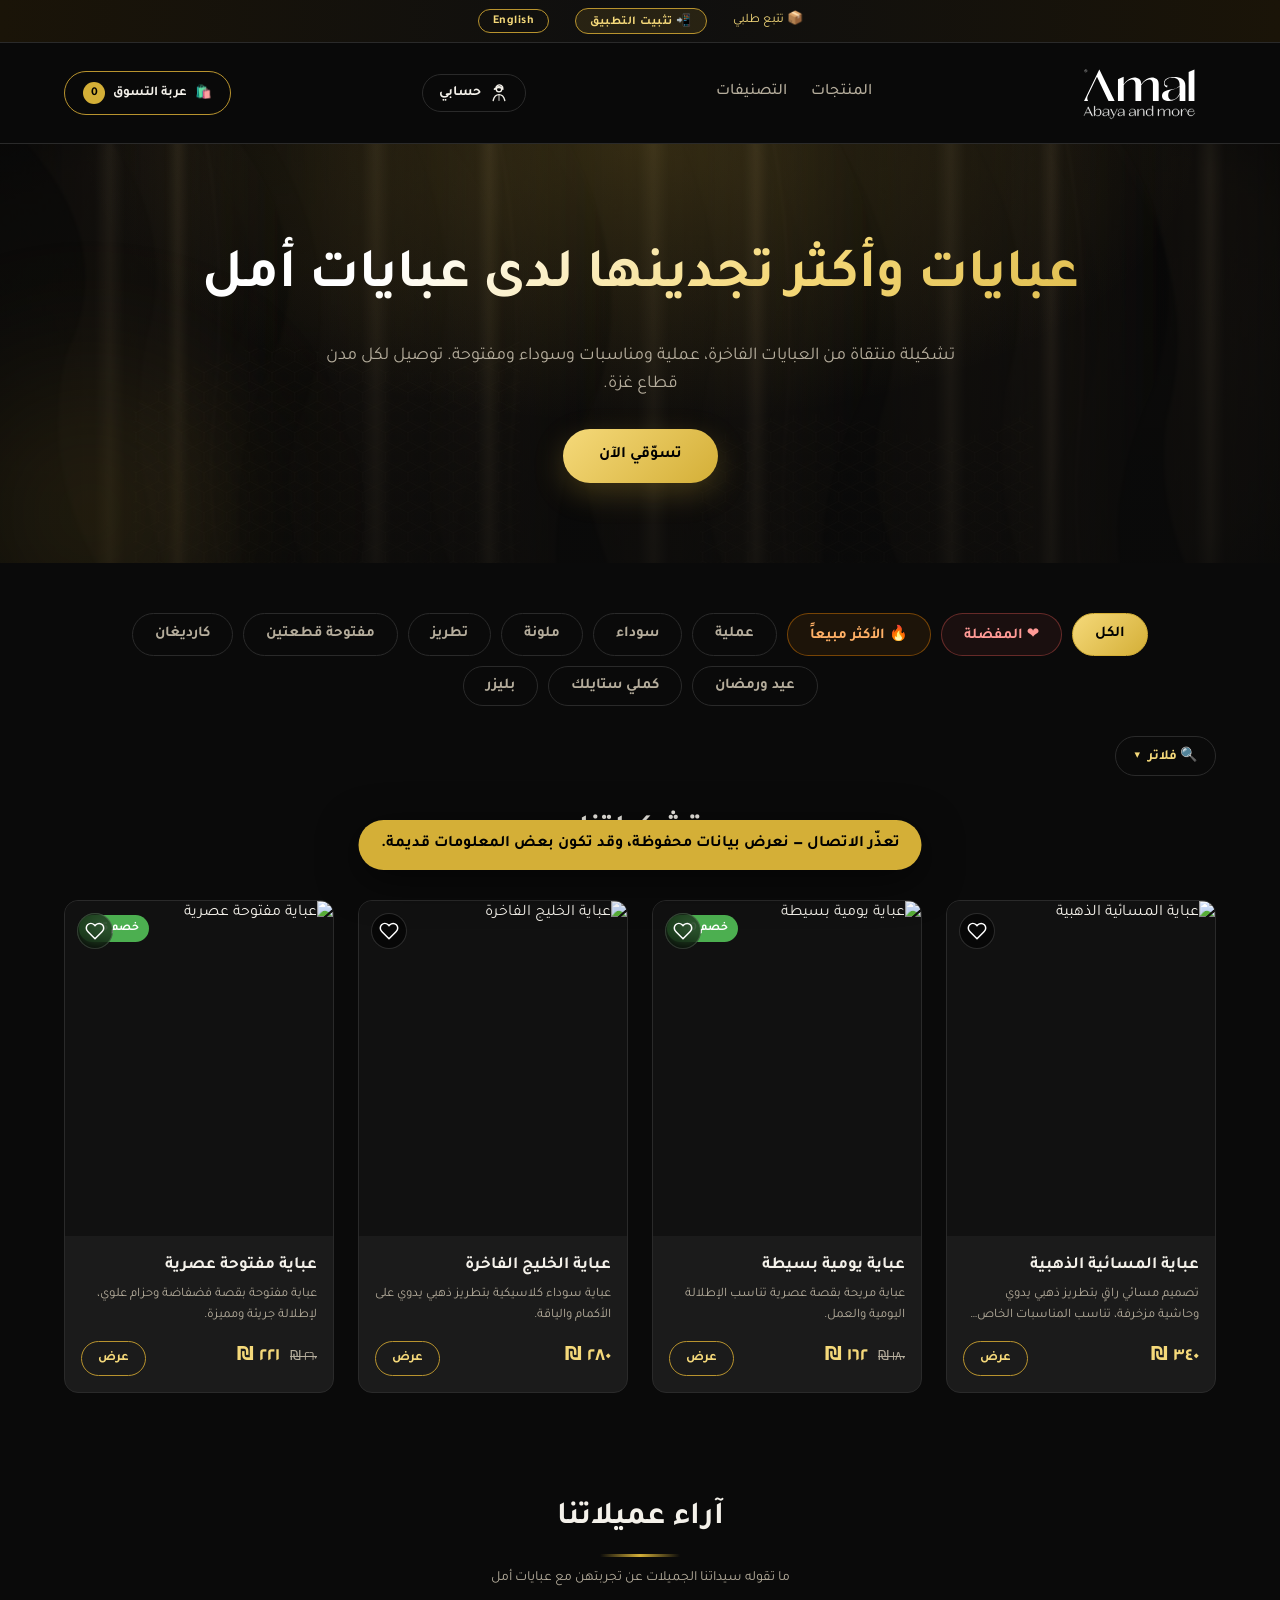
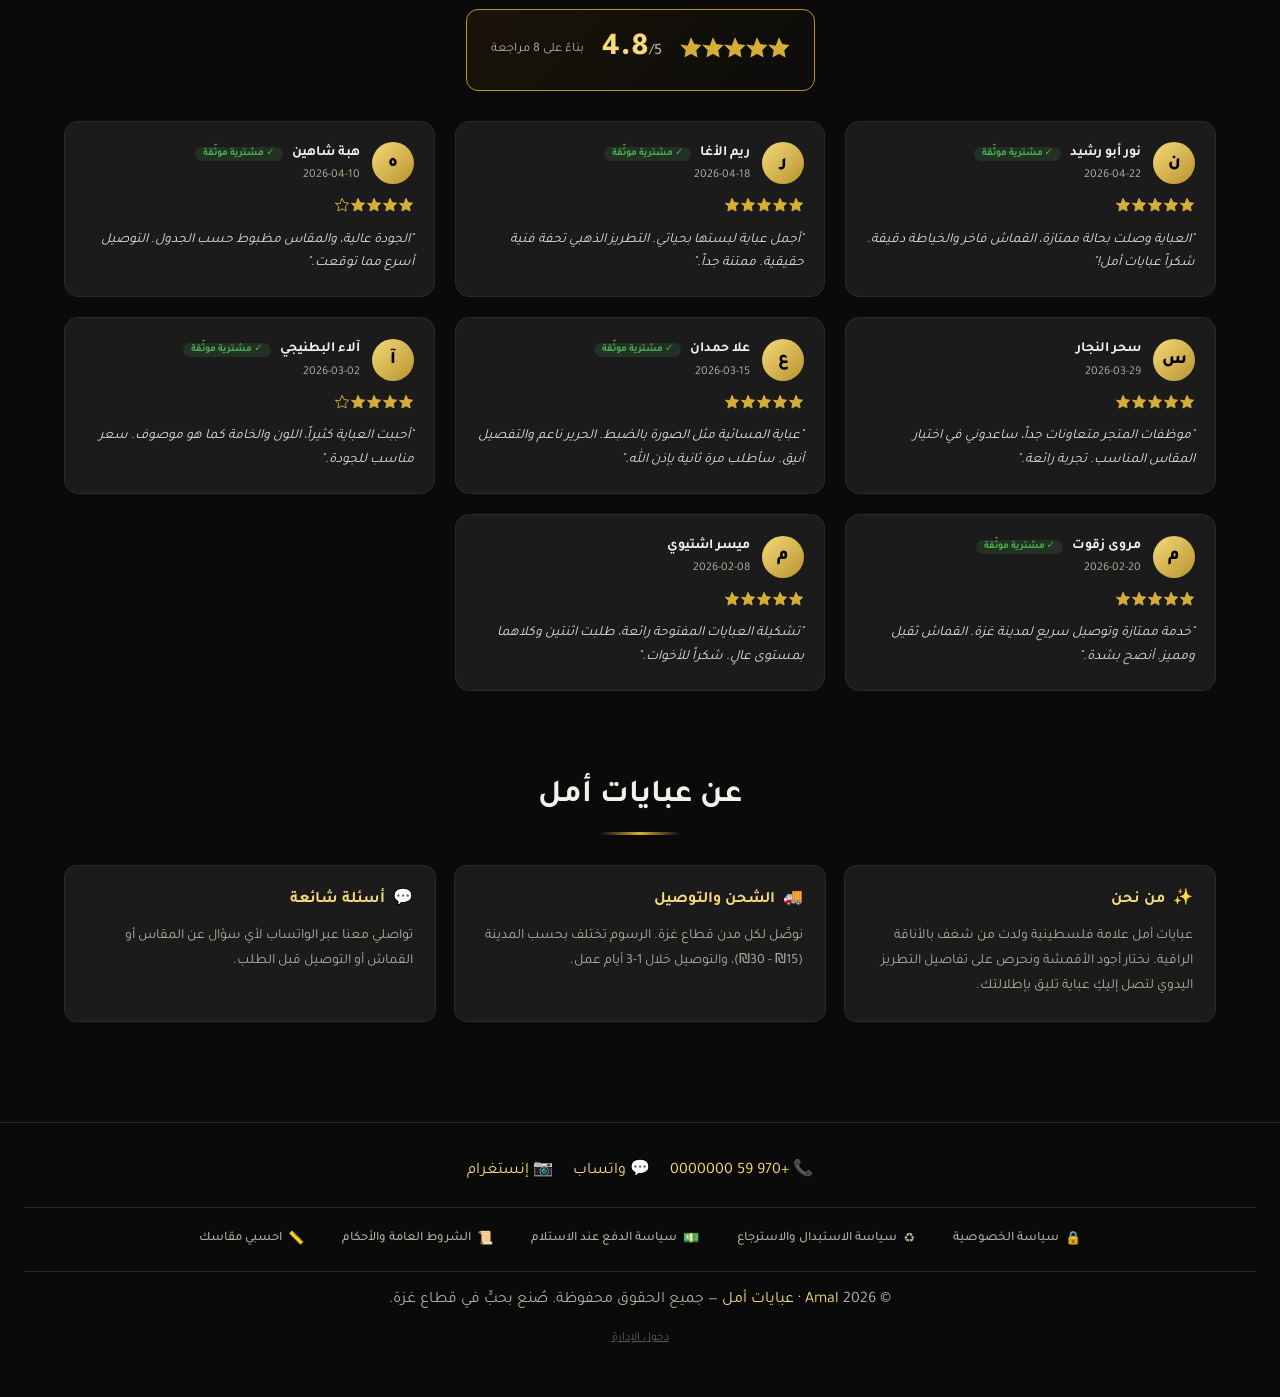
==== index.html @ 50f15a59 "Checkout: hide bank accounts + transfer fields + proof + confirm behind 'Proceed to payment' button " ====
<!DOCTYPE html>
<html lang="ar" dir="rtl">
<head>
  <meta charset="UTF-8" />
  <meta name="viewport" content="width=device-width, initial-scale=1.0" />
  <title>عبايات أمل · Amal — Abaya and More</title>
  <meta name="description" content="عبايات أمل · Amal Abaya and More — تشكيلة فاخرة من العبايات بتوصيل لكل مدن قطاع غزة." />

  <link rel="icon" type="image/svg+xml" href="assets/img/logo.svg" />
  <link rel="icon" type="image/png" sizes="32x32" href="assets/img/favicon-32.png" />
  <link rel="icon" type="image/png" sizes="64x64" href="assets/img/favicon-64.png" />

  <!-- PWA -->
  <link rel="manifest" href="manifest.json" />
  <meta name="theme-color" content="#ffffff" />
  <meta name="apple-mobile-web-app-capable" content="yes" />
  <meta name="mobile-web-app-capable" content="yes" />
  <meta name="apple-mobile-web-app-status-bar-style" content="default" />
  <meta name="apple-mobile-web-app-title" content="Amal" />
  <!-- iOS apple-touch-icon (PNG matters — SVG isn't reliably installable on iOS) -->
  <link rel="apple-touch-icon" sizes="180x180" href="assets/img/apple-touch-icon.png" />
  <link rel="apple-touch-icon" sizes="167x167" href="assets/img/apple-touch-icon-167.png" />
  <link rel="apple-touch-icon" sizes="152x152" href="assets/img/apple-touch-icon-152.png" />
  <link rel="apple-touch-icon" href="assets/img/apple-touch-icon.png" />

  <!-- Open Graph (Facebook / WhatsApp / Telegram) -->
  <meta property="og:type" content="website" />
  <meta property="og:site_name" content="Amal — Abaya and More" />
  <meta property="og:title" content="عبايات أمل · Amal — Abaya and More" />
  <meta property="og:description" content="عبايات وأكثر تجدينها لدى عبايات أمل · تشكيلة فاخرة من العبايات بتوصيل لكل مدن قطاع غزة." />
  <meta property="og:image" content="assets/img/og-image.svg" />
  <meta property="og:image:width" content="1200" />
  <meta property="og:image:height" content="630" />
  <meta property="og:locale" content="ar_PS" />

  <!-- Twitter Cards -->
  <meta name="twitter:card" content="summary_large_image" />
  <meta name="twitter:title" content="عبايات أمل · Amal — Abaya and More" />
  <meta name="twitter:description" content="عبايات وأكثر تجدينها لدى عبايات أمل · توصيل لكل مدن قطاع غزة." />
  <meta name="twitter:image" content="assets/img/og-image.svg" />
  <link rel="preconnect" href="https://fonts.googleapis.com">
  <link rel="preconnect" href="https://fonts.gstatic.com" crossorigin>
  <link href="https://fonts.googleapis.com/css2?family=Tajawal:wght@400;500;700;800&family=Cairo:wght@500;700&display=swap" rel="stylesheet">

  <link rel="stylesheet" href="assets/css/customer.css?v=20260525n" />
</head>
<body>

  <!-- ============ شريط التواصل العلوي ============ -->
  <div class="contact-bar">
    <div class="contact-inner">
      <a href="#" id="trackOrderLink" data-i18n="contact.track">📦 تتبع طلبي</a>
      <button class="install-btn" id="installBtn" type="button" data-i18n="pwa.install">📲 تثبيت التطبيق</button>
      <button class="lang-toggle" id="langToggle" type="button">EN / عربي</button>
    </div>
  </div>

  <!-- ============ شريط علوي ============ -->
  <header class="navbar">
    <div class="nav-inner">
      <a href="#" class="brand">
        <img src="assets/img/logo.svg" alt="عبايات أمل" class="logo-img"
             decoding="sync" loading="eager" fetchpriority="high"
             onerror="this.style.display='none'; this.nextElementSibling.style.display='inline-block';">
        <span class="brand-text" style="display:none;">عبايات <em>أمل</em></span>
      </a>
      <nav class="nav-links">
        <a href="#products"      data-i18n="nav.products">المنتجات</a>
        <a href="#categoriesBar" data-i18n="nav.categories">التصنيفات</a>
      </nav>
      <button class="account-btn" id="accountBtn" type="button">
        <svg class="account-icon" viewBox="0 0 24 24" width="20" height="20" fill="none" stroke="currentColor" stroke-width="1.6" stroke-linecap="round" stroke-linejoin="round" aria-hidden="true">
          <circle cx="12" cy="7.5" r="3.2"/>
          <path d="M8.2 7.5c-.2-1.8.5-3.5 1.8-4.4 1.4-1 3.5-1 4.9 0 1.3.9 2 2.6 1.8 4.4-.5-.7-1.4-1.3-2.5-1.6-1.7-.5-3.6-.5-5.3 0-1.1.3-2 .9-2.5 1.6"/>
          <path d="M5 21c1-4 3-7 7-7s6 3 7 7"/>
          <path d="M12 14v7" stroke-width="1"/>
        </svg>
        <span data-i18n="auth.account_btn">حسابي</span>
      </button>
      <button class="cart-btn" id="openCart" aria-label="cart">
        🛍️ <span data-i18n="nav.cart">عربة التسوق</span>
        <span class="cart-badge" id="cartBadge">0</span>
      </button>
    </div>
  </header>

  <!-- ============ Hero ============ -->
  <section class="hero" id="heroSection">
    <div class="hero-bg" id="heroBg" aria-hidden="true"></div>
    <div class="hero-content">
      <h1 id="headlineText" data-i18n="hero.headline">عبايات وأكثر تجدينها لدى عبايات أمل</h1>
      <p data-i18n="hero.sub">تشكيلة منتقاة من العبايات الفاخرة، عملية ومناسبات وسوداء ومفتوحة. توصيل لكل مدن قطاع غزة.</p>
      <a href="#products" class="btn-gold" data-i18n="hero.cta">تسوّقي الآن</a>
    </div>
  </section>

  <!-- ============ التصنيفات ============ -->
  <div class="categories" id="categoriesBar"></div>

  <!-- ============ الفلاتر ============ -->
  <div class="filters-wrap" id="filtersWrap">
    <button class="filters-toggle" id="filtersToggle" type="button">
      <span data-i18n="filters.title">🔍 فلاتر</span>
      <span class="filters-toggle-icon">▾</span>
    </button>
    <div class="filters-panel" id="filtersPanel" hidden>
      <div class="filters-grid">
        <div class="filter-group">
          <label data-i18n="filters.fabric">القماش</label>
          <div class="chip-group" id="filterFabric"></div>
        </div>
        <div class="filter-group">
          <label data-i18n="filters.cut">القَصّة</label>
          <div class="chip-group" id="filterCut"></div>
        </div>
        <div class="filter-group">
          <label data-i18n="filters.color">اللون</label>
          <div class="chip-group" id="filterColor"></div>
        </div>
        <div class="filter-group">
          <label data-i18n="filters.size">المقاس</label>
          <div class="chip-group" id="filterSize"></div>
        </div>
        <div class="filter-group">
          <label data-i18n="filters.price">السعر (₪)</label>
          <div class="price-row">
            <input type="number" id="filterPriceMin" data-i18n-placeholder="filters.from" placeholder="من" min="0">
            <span>—</span>
            <input type="number" id="filterPriceMax" data-i18n-placeholder="filters.to" placeholder="إلى" min="0">
          </div>
        </div>
        <div class="filter-group filter-flags">
          <label>&nbsp;</label>
          <div class="flag-list">
            <label class="flag-chip"><input type="checkbox" id="flagBestseller"><span data-i18n="filters.bestseller">الأكثر مبيعاً</span></label>
            <label class="flag-chip"><input type="checkbox" id="flagNew"><span data-i18n="filters.new">جديد</span></label>
            <label class="flag-chip"><input type="checkbox" id="flagEmbroidered"><span data-i18n="filters.embroidered">مطرزة</span></label>
            <label class="flag-chip"><input type="checkbox" id="flagOpen"><span data-i18n="filters.open">مفتوحة</span></label>
            <label class="flag-chip"><input type="checkbox" id="flagAvailable"><span data-i18n="filters.available">متوفر فقط</span></label>
          </div>
        </div>
      </div>
      <button type="button" class="filters-clear" id="filtersClear" data-i18n="filters.clear">مسح الفلاتر</button>
    </div>
  </div>

  <!-- ============ المنتجات ============ -->
  <section class="section" id="products">
    <div class="section-title">
      <h2 id="categoryTitle" data-i18n="section.collection">تشكيلتنا</h2>
      <div class="line"></div>
    </div>
    <div class="grid" id="productsGrid"></div>
  </section>

  <!-- ============ قسم آراء العملاء ============ -->
  <section class="section reviews-section" id="reviewsSection">
    <div class="section-title">
      <h2 data-i18n="reviews.title">آراء عميلاتنا</h2>
      <div class="line"></div>
      <p class="reviews-sub" data-i18n="reviews.subtitle">ما تقوله سيداتنا الجميلات عن تجربتهن مع عبايات أمل</p>
      <div class="reviews-avg" id="reviewsAvg"></div>
    </div>
    <div class="reviews-grid" id="reviewsGrid"></div>
  </section>

  <!-- ============ قسم معلومات الموقع ============ -->
  <section class="section site-info-section" id="siteInfoSection">
    <div class="section-title">
      <h2 data-i18n="siteInfo.title">عن عبايات أمل</h2>
      <div class="line"></div>
    </div>
    <div class="site-info-grid">
      <div class="site-info-card">
        <h3>✨ <span data-i18n="siteInfo.about">من نحن</span></h3>
        <p id="siteAboutText">—</p>
      </div>
      <div class="site-info-card">
        <h3>🚚 <span data-i18n="siteInfo.shipping">الشحن والتوصيل</span></h3>
        <p id="siteShippingText">—</p>
      </div>
      <div class="site-info-card">
        <h3>💬 <span data-i18n="siteInfo.faq">أسئلة شائعة</span></h3>
        <p id="siteFaqText">—</p>
      </div>
    </div>
  </section>

  <!-- ============ التذييل ============ -->
  <footer class="footer">
    <div class="contact-row">
      <a href="#" id="footerPhone">📞 <span id="footerPhoneText">—</span></a>
      <a href="#" id="footerWa" target="_blank" rel="noopener">💬 <span data-i18n="contact.whatsapp">واتساب</span></a>
      <a href="#" id="footerIg" target="_blank" rel="noopener">📷 <span data-i18n="contact.instagram">إنستغرام</span></a>
    </div>
    <!-- روابط السياسات والمعلومات المهمة -->
    <nav class="footer-policies" aria-label="policies">
      <button type="button" class="footer-link"   data-policy="privacy">🔒 <span data-i18n="policy.privacy">سياسة الخصوصية</span></button>
      <button type="button" class="footer-link"   data-policy="exchange">♻️ <span data-i18n="policy.exchange">سياسة الاستبدال والاسترجاع</span></button>
      <button type="button" class="footer-link"   data-policy="cod">💵 <span data-i18n="policy.cod">سياسة الدفع عند الاستلام</span></button>
      <button type="button" class="footer-link"   data-policy="terms">📜 <span data-i18n="policy.terms">الشروط العامة والأحكام</span></button>
      <button type="button" class="footer-link"   id="openSizeCalcLink">📏 <span data-i18n="policy.size_calc">احسبي مقاسك</span></button>
    </nav>

    <p>© <span id="year"></span> <span class="gold">Amal · عبايات أمل</span>  —  <span data-i18n="footer.copyright">جميع الحقوق محفوظة. صُنع بحبٍّ في قطاع غزة.</span></p>
    <p style="margin-top:14px; font-size:12px; opacity:.5;">
      <a href="admin.html" id="adminLink" style="color:inherit; text-decoration:underline;" data-i18n="footer.admin_link">دخول الإدارة</a>
    </p>
  </footer>

  <!-- ============ Modal السياسات (واحد لكلها) ============ -->
  <div class="modal" id="policyModal">
    <div class="modal-box" style="max-width:780px;">
      <button class="icon-btn" id="policyClose"
              style="position:absolute; top:14px; left:14px;">✕</button>
      <h3 id="policyTitle">—</h3>
      <div class="policy-body" id="policyBody"></div>
    </div>
  </div>

  <!-- ============ Modal تفاصيل المنتج ============ -->
  <div class="modal product-modal" id="productModal">
    <div class="modal-box">
      <button class="icon-btn" id="closeProductModal"
              style="position:absolute; top:14px; left:14px;">✕</button>
      <div class="pdetails" id="pdetailsContent"></div>
    </div>
  </div>

  <!-- ============ درج السلة ============ -->
  <div class="cart-overlay" id="cartOverlay"></div>
  <aside class="cart-drawer" id="cartDrawer" aria-label="cart">
    <div class="cart-head">
      <h3 data-i18n="cart.title">🛍️ عربة التسوق</h3>
      <button class="icon-btn" id="closeCart" aria-label="close">✕</button>
    </div>
    <div class="cart-body" id="cartBody"></div>
    <div class="cart-foot">
      <div class="row"><span data-i18n="cart.subtotal">المجموع الفرعي</span><span id="subTotal">0 ₪</span></div>
      <button class="checkout-btn" id="goCheckout" disabled data-i18n="cart.checkout">إتمام الطلب</button>
    </div>
  </aside>

  <!-- ============ Modal إتمام الطلب ============ -->
  <div class="modal" id="checkoutModal">
    <div class="modal-box">
      <h3 data-i18n="checkout.title">إتمام الطلب</h3>
      <p class="sub" data-i18n="checkout.sub">املئي بياناتك، حوّلي المبلغ على أحد الحسابات، ثم ارفعي صورة التحويل.</p>

      <form id="checkoutForm" novalidate>
        <div class="row-2">
          <div class="field">
            <label data-i18n="checkout.name">الاسم الكامل</label>
            <input type="text" name="name" required />
          </div>
          <div class="field">
            <label data-i18n="checkout.phone">رقم الجوال</label>
            <input type="tel" name="phone" pattern="[0-9+\s]{7,}" required />
          </div>
        </div>

        <div class="row-2">
          <div class="field">
            <label data-i18n="checkout.city">المدينة / المنطقة</label>
            <select name="city" id="citySelect" required></select>
          </div>
          <div class="field">
            <label data-i18n="checkout.area">الحي / الشارع</label>
            <input type="text" name="area" data-i18n-placeholder="checkout.area_placeholder" required />
          </div>
        </div>

        <div class="field">
          <label data-i18n="checkout.notes">ملاحظات (اختياري)</label>
          <textarea name="notes" rows="2" data-i18n-placeholder="checkout.notes_placeholder"></textarea>
        </div>

        <!-- كود الخصم -->
        <label class="opt-label" style="display:block; margin: 4px 0 8px;" data-i18n="checkout.coupon_q">🎟️ هل لديكِ كود خصم؟</label>
        <div class="coupon-row">
          <input type="text" id="couponInput" data-i18n-placeholder="checkout.coupon_placeholder" autocomplete="off">
          <button type="button" id="applyCouponBtn" data-i18n="checkout.apply">تطبيق</button>
        </div>
        <div id="couponStatus" class="coupon-status"></div>

        <div class="summary" id="checkoutSummary"></div>

        <!-- زر متابعة لإتمام الدفع (يظهر أولاً، يكشف قسم الدفع) -->
        <div id="proceedRow" style="display:flex; gap:10px; margin-top: 16px;">
          <button type="button" class="checkout-btn" style="flex:1;" id="proceedToPaymentBtn">↓ متابعة لإتمام الدفع</button>
          <button type="button" class="icon-btn" id="cancelCheckout1"
                  style="border:1px solid var(--line); padding:0 18px; border-radius:999px;" data-i18n="checkout.cancel">إلغاء</button>
        </div>

        <!-- قسم الدفع: مخفي حتى الضغط على متابعة -->
        <div id="paymentSection" style="display:none;">
          <!-- الحسابات البنكية -->
          <label class="opt-label" style="display:block; margin: 16px 0 8px;" data-i18n="checkout.banks">💳 حوّلي المبلغ على أحد الحسابات التالية:</label>
          <div id="bankAccountsList"></div>

          <!-- معلومات الحوالة (مطلوبة) -->
          <div class="field" style="margin-top:14px;">
            <label>👤 اسم صاحب الحوالة (مطلوب)</label>
            <input type="text" name="senderName" required placeholder="الاسم الذي حوّلتِ منه" />
          </div>
          <div class="field">
            <label>🏦 حوّلتِ المبلغ إلى أي حساب؟ (مطلوب)</label>
            <select name="transferBank" id="transferBankSelect" required></select>
          </div>

          <!-- رفع صورة التحويل -->
          <label class="opt-label" style="display:block; margin: 16px 0 8px;" data-i18n="checkout.proof">📸 ارفعي صورة التحويل (مطلوبة لتأكيد الطلب):</label>
          <label class="upload-zone" id="proofZone">
            <input type="file" id="proofInput" accept="image/*" />
            <div class="uz-icon">⬆️</div>
            <div data-i18n="checkout.upload_hint">اسحبي الصورة هنا أو انقري للاختيار</div>
            <div style="font-size:12px; margin-top:4px;" data-i18n="checkout.upload_hint_2">PNG / JPG  —  حتى 3 ميجا</div>
          </label>
          <div id="proofPreview"></div>

          <div style="display:flex; gap:10px; margin-top: 16px;">
            <button type="submit" class="checkout-btn" style="flex:1;" id="submitOrderBtn" data-i18n="checkout.confirm">تأكيد الطلب</button>
            <button type="button" class="icon-btn" id="cancelCheckout"
                    style="border:1px solid var(--line); padding:0 18px; border-radius:999px;" data-i18n="checkout.cancel">إلغاء</button>
          </div>
        </div>
      </form>
    </div>
  </div>

  <!-- ============ Modal حساب الزبون ============ -->
  <div class="modal" id="authModal">
    <div class="modal-box" style="max-width:480px;">
      <h3 data-i18n="auth.welcome">مرحباً بكِ في عبايات أمل</h3>

      <div class="auth-tabs">
        <button type="button" class="auth-tab active" data-tab="login" data-i18n="auth.tab_login">تسجيل دخول</button>
        <button type="button" class="auth-tab" data-tab="register" data-i18n="auth.tab_register">حساب جديد</button>
      </div>

      <!-- نموذج تسجيل الدخول -->
      <form id="loginCustForm" class="auth-form" data-form="login">
        <div class="field">
          <label data-i18n="auth.phone">رقم الجوال</label>
          <input type="tel" name="phone" pattern="[0-9+\s]{7,}" required />
        </div>
        <div class="field">
          <label data-i18n="auth.password_login">كلمة المرور</label>
          <input type="password" name="password" required />
        </div>
        <button type="submit" class="btn-gold" style="width:100%;" data-i18n="auth.login_btn">دخول</button>
      </form>

      <!-- نموذج التسجيل -->
      <form id="registerCustForm" class="auth-form" data-form="register" style="display:none;">
        <div class="field">
          <label data-i18n="auth.name">الاسم الكامل</label>
          <input type="text" name="name" required />
        </div>
        <div class="field">
          <label data-i18n="auth.phone">رقم الجوال</label>
          <input type="tel" name="phone" pattern="[0-9+\s]{7,}" required />
        </div>
        <div class="field">
          <label data-i18n="auth.password">كلمة المرور (4 أحرف على الأقل)</label>
          <input type="password" name="password" required minlength="4" />
        </div>
        <button type="submit" class="btn-gold" style="width:100%;" data-i18n="auth.register_btn">إنشاء حساب</button>
      </form>

      <div class="auth-divider">
        <span data-i18n="auth.guest_text">أو يمكنكِ المتابعة بدون حساب</span>
      </div>
      <button type="button" class="icon-btn auth-guest" id="continueAsGuest" data-i18n="auth.guest_btn">متابعة كزائرة</button>
    </div>
  </div>

  <!-- ============ Modal طلباتي ============ -->
  <div class="modal" id="myOrdersModal">
    <div class="modal-box" style="max-width:520px;">
      <h3 data-i18n="auth.my_orders_title">📦 طلباتي</h3>
      <div id="myOrdersBody" style="margin-top:14px;"></div>
      <div style="display:flex; gap:10px; margin-top:14px;">
        <button type="button" class="icon-btn" id="myOrdersClose"
                style="flex:1; border:1px solid var(--line); padding: 10px 18px; border-radius:999px;"
                data-i18n="track.close">إغلاق</button>
      </div>
    </div>
  </div>

  <!-- ============ Modal دليل المقاسات ============ -->
  <div class="modal" id="sizeGuideModal">
    <div class="modal-box" style="max-width:780px;">
      <button class="icon-btn" id="sizeGuideClose"
              style="position:absolute; top:14px; left:14px;">✕</button>

      <h3 data-i18n="sizeGuide.title">📏 دليل المقاسات</h3>
      <p class="sub" id="sizeGuideDesc">احسبي مقاسك بدقة بمتر قماش (تيب) ثم قارنيه بالجدول.</p>

      <!-- آلة حاسبة تفاعلية -->
      <div class="size-calc">
        <h4 data-i18n="sizeGuide.calc_title">🧮 احسبي مقاسك تلقائياً</h4>
        <p class="calc-hint" data-i18n="sizeGuide.calc_hint">أدخلي طولكِ ووزنكِ، وسنقترح المقاس المناسب من الجدول الخليجي.</p>
        <div class="calc-row">
          <div class="calc-field">
            <label data-i18n="sizeGuide.calc_height">الطول (سم)</label>
            <input type="number" id="calcHeight" min="140" max="200" placeholder="165">
          </div>
          <div class="calc-field">
            <label data-i18n="sizeGuide.calc_weight">الوزن (كجم)</label>
            <input type="number" id="calcWeight" min="35" max="150" placeholder="65">
          </div>
          <button type="button" class="btn-gold" id="calcBtn" data-i18n="sizeGuide.calc_btn">اعرفي مقاسي</button>
        </div>
        <div class="calc-result" id="calcResult"></div>
      </div>

      <div class="size-guide">
        <!-- نموذج توضيحي  —  شكل أنثى مع خطوط القياس -->
        <div class="size-figure">
          <svg viewBox="0 0 220 460" xmlns="http://www.w3.org/2000/svg" aria-hidden="true">
            <defs>
              <linearGradient id="figGrad" x1="0" y1="0" x2="0" y2="1">
                <stop offset="0%"  stop-color="#1a1a1a"/>
                <stop offset="100%" stop-color="#0a0a0a"/>
              </linearGradient>
            </defs>

            <!-- خطوط القياس مع تسميات -->
            <!-- 1) خط الصدر -->
            <line x1="20" y1="120" x2="200" y2="120" stroke="var(--gold)" stroke-width="1" stroke-dasharray="3,3"/>
            <text x="10" y="116" class="sg-label" data-i18n="sizeGuide.measure_chest">الصدر</text>
            <circle cx="110" cy="120" r="3" fill="var(--gold)"/>

            <!-- 2) خط الخصر -->
            <line x1="20" y1="175" x2="200" y2="175" stroke="var(--gold)" stroke-width="1" stroke-dasharray="3,3"/>
            <text x="10" y="171" class="sg-label" data-i18n="sizeGuide.measure_waist">الخصر</text>
            <circle cx="110" cy="175" r="3" fill="var(--gold)"/>

            <!-- 3) خط الأرداف -->
            <line x1="20" y1="225" x2="200" y2="225" stroke="var(--gold)" stroke-width="1" stroke-dasharray="3,3"/>
            <text x="10" y="221" class="sg-label" data-i18n="sizeGuide.measure_hips">الأرداف</text>
            <circle cx="110" cy="225" r="3" fill="var(--gold)"/>

            <!-- 4) سهم الطول الكلي على اليمين -->
            <line x1="200" y1="60" x2="200" y2="440" stroke="var(--gold-2)" stroke-width="1.5"/>
            <polygon points="195,60 200,52 205,60" fill="var(--gold-2)"/>
            <polygon points="195,440 200,448 205,440" fill="var(--gold-2)"/>
            <text x="215" y="250" class="sg-label-vert" transform="rotate(90 215 250)" data-i18n="sizeGuide.measure_length">الطول</text>

            <!-- شكل العباية الأنثوي (silhouette) -->
            <g fill="url(#figGrad)" stroke="var(--gold-soft)" stroke-width="1">
              <!-- رأس -->
              <circle cx="110" cy="40" r="20"/>
              <!-- رقبة -->
              <rect x="103" y="58" width="14" height="10"/>
              <!-- جسم العباية: كتفين → خصر → أرداف → أسفل واسع -->
              <path d="
                M 78 75
                Q 80 70  88 68
                L 132 68
                Q 140 70 142 75
                L 158 118
                Q 150 130 145 175
                Q 140 200 138 225
                L 165 440
                L 55 440
                L 82 225
                Q 80 200 75 175
                Q 70 130 62 118
                Z" />
              <!-- أكمام جانبية -->
              <path d="M 78 75 L 60 130 L 50 175 L 62 178 L 75 130 Z"/>
              <path d="M 142 75 L 160 130 L 170 175 L 158 178 L 145 130 Z"/>
            </g>
          </svg>
        </div>

        <!-- جدول المقاسات  —  يُملأ ديناميكياً من JS -->
        <div class="size-table-wrap">
          <table class="size-table" id="sizeTable"></table>
          <p class="size-unit" data-i18n="sizeGuide.unit_note">جميع القياسات بالسنتيمتر (cm)</p>
        </div>
      </div>

      <!-- نصائح القياس -->
      <div class="size-tips">
        <h4 data-i18n="sizeGuide.tips_title">💡 كيف تقيسين بدقة؟</h4>
        <ul>
          <li data-i18n="sizeGuide.tip1">استخدمي متر قماش (شريط قياس مرن) وقفي بشكل طبيعي.</li>
          <li><strong data-i18n="sizeGuide.tip2_label">الصدر:</strong> <span data-i18n="sizeGuide.tip2">قيسي حول أعرض جزء من الصدر.</span></li>
          <li><strong data-i18n="sizeGuide.tip3_label">الخصر:</strong> <span data-i18n="sizeGuide.tip3">قيسي عند أضيق نقطة (حول السرّة).</span></li>
          <li><strong data-i18n="sizeGuide.tip4_label">الأرداف:</strong> <span data-i18n="sizeGuide.tip4">قيسي حول أعرض جزء من الأرداف.</span></li>
          <li><strong data-i18n="sizeGuide.tip5_label">الطول:</strong> <span data-i18n="sizeGuide.tip5">من أعلى الكتف إلى الكعب.</span></li>
          <li data-i18n="sizeGuide.tip6">إذا كان قياسك بين مقاسين، اختاري المقاس الأكبر للراحة.</li>
        </ul>
      </div>
    </div>
  </div>

  <!-- ============ Modal تتبع الطلب ============ -->
  <div class="modal" id="trackModal">
    <div class="modal-box">
      <h3 data-i18n="track.title">📦 تتبع طلبي</h3>
      <p class="sub" data-i18n="track.sub">أدخلي رمز الطلب الذي وصلكِ (مثل AMA-XXXXXX) لمعرفة حالته.</p>
      <div class="field">
        <label data-i18n="track.code">رمز الطلب</label>
        <input type="text" id="trackInput" placeholder="AMA-XXXXXX" autocomplete="off" style="text-transform:uppercase;" />
      </div>
      <div style="display:flex; gap:10px; margin-bottom:14px;">
        <button class="checkout-btn" id="trackSearchBtn" style="flex:1;" data-i18n="track.search">بحث</button>
        <button class="icon-btn" id="trackCloseBtn"
                style="border:1px solid var(--line); padding:0 18px; border-radius:999px;" data-i18n="track.close">إغلاق</button>
      </div>
      <div id="trackResult"></div>
    </div>
  </div>

  <!-- ============ Modal نجاح الطلب ============ -->
  <div class="modal" id="successModal">
    <div class="modal-box success-card">
      <div class="icon">✅</div>
      <h3 data-i18n="success.title">تم استلام طلبك بنجاح!</h3>
      <p class="sub" data-i18n="success.body">طلبك الآن بانتظار تأكيد الدفع من قِبَل الإدارة، وسنتواصل معكِ قريباً عبر الجوال أو الواتساب.</p>
      <button class="btn-gold" id="successOk" data-i18n="success.btn">شكراً لكِ</button>
    </div>
  </div>

  <!-- ============ Modal تعليمات iOS ============ -->
  <div class="modal" id="iosInstallModal">
    <div class="modal-box" style="max-width:420px; text-align:center;">
      <h3 data-i18n="pwa.ios_title">تثبيت على iPhone</h3>
      <div style="text-align:right; margin: 18px 0;">
        <p style="margin:10px 0;">1️⃣ <span data-i18n="pwa.ios_step1">اضغطي زر المشاركة في Safari ⬆️</span></p>
        <p style="margin:10px 0;">2️⃣ <span data-i18n="pwa.ios_step2">اختاري "إضافة إلى الشاشة الرئيسية"</span></p>
        <p style="margin:10px 0;">3️⃣ <span data-i18n="pwa.ios_step3">اضغطي "إضافة" في الأعلى</span></p>
      </div>
      <button class="btn-gold" id="iosInstallClose" data-i18n="pwa.close">إغلاق</button>
    </div>
  </div>

  <!-- ============ تنبيه ============ -->
  <div class="toast" id="toast">تمت الإضافة إلى السلة</div>

  <script src="assets/js/supabase-config.js?v=20260525n"></script>
  <script src="assets/js/data.js?v=20260525n"></script>
  <script src="assets/js/data-supabase.js?v=20260525n"></script>
  <script src="assets/js/customer.js?v=20260525n"></script>
</body>
</html>
---- assets/css/customer.css ----
/* =========================================================
   عبايات أمل  —  واجهة الزبون
   الثيم: أسود فاخر + لمسات ذهبية
   ========================================================= */

:root {
  --bg:        #0a0a0a;
  --bg-soft:   #141414;
  --surface:   #1b1b1b;
  --line:      #2a2a2a;
  --text:      #f4f1ea;
  --muted:     #b5ad9c;
  --gold:      #d4af37;
  --gold-2:    #f5d97a;
  --gold-soft: #b8932e;
  --danger:    #d9534f;
  --success:   #4caf50;
  --shadow:    0 10px 40px rgba(0,0,0,.55);
  --radius:    14px;
  --t:         .35s cubic-bezier(.2,.7,.2,1);
}

* { box-sizing: border-box; }
html { scroll-behavior: smooth; scroll-padding-top: 100px; overflow-x: clip; }
html, body { margin: 0; padding: 0; }
body {
  font-family: "Tajawal", "Cairo", system-ui, sans-serif;
  background: var(--bg);
  color: var(--text);
  direction: rtl;
  line-height: 1.6;
  overflow-x: hidden;
}
a { color: inherit; text-decoration: none; }
img { max-width: 100%; display: block; }
button { font-family: inherit; cursor: pointer; }

/* =========================================================
   شريط التواصل العلوي
========================================================= */
.contact-bar {
  background: linear-gradient(90deg, #1a1408, #0f0f0f, #1a1408);
  border-bottom: 1px solid var(--line);
  font-size: 13px;
  color: var(--gold-2);
}
.contact-inner {
  max-width: 1200px; margin: 0 auto;
  padding: 8px 24px;
  display: flex; justify-content: center; align-items: center; gap: 26px;
  flex-wrap: wrap;
}
.contact-bar a {
  display: inline-flex; align-items: center; gap: 6px;
  transition: color var(--t);
}
.contact-bar a:hover { color: #fff; }

.lang-toggle,
.install-btn {
  background: transparent;
  border: 1px solid var(--gold-soft);
  color: var(--gold-2);
  padding: 4px 14px;
  border-radius: 999px;
  font-size: 12px; font-weight: 700;
  letter-spacing: .5px;
  cursor: pointer;
  transition: all var(--t);
  font-family: inherit;
}
.lang-toggle:hover,
.install-btn:hover { background: var(--gold); color: #000; border-color: var(--gold); }
.install-btn { background: rgba(212,175,55,.12); }

/* تعديلات اتجاه LTR */
html[dir="ltr"] body { line-height: 1.55; }
html[dir="ltr"] .cart-drawer { right: auto; left: 0; transform: translateX(-100%); border-right: none; border-left: 1px solid var(--line); }
html[dir="ltr"] .cart-drawer.open { transform: translateX(0); }
html[dir="ltr"] .nav-links a::after { right: auto; left: 0; }
html[dir="ltr"] .brand-text em { font-style: italic; }

/* =========================================================
   شريط علوي
========================================================= */
.navbar {
  position: sticky; top: 0; z-index: 50;
  background: rgba(10,10,10,.92);
  backdrop-filter: blur(12px);
  border-bottom: 1px solid var(--line);
}
.nav-inner {
  max-width: 1200px; margin: 0 auto;
  padding: 10px 24px;
  display: flex; align-items: center; justify-content: space-between;
  gap: 18px;
}
.brand {
  display: flex; align-items: center; gap: 14px;
  font-size: 26px; font-weight: 800; letter-spacing: .5px;
}
.brand img.logo-img {
  height: 80px; width: auto; max-width: 240px;
  object-fit: contain;
  /* اللوجو أسود الأصل  —  نقلبه إلى أبيض/كريمي ليناسب الخلفية السوداء */
  filter: invert(1) brightness(1.08);
}
.brand-text {
  background: linear-gradient(135deg, var(--gold-2), var(--gold), var(--gold-soft));
  -webkit-background-clip: text; background-clip: text; color: transparent;
}
.brand-text em { color: var(--text); -webkit-text-fill-color: var(--text); font-style: normal; font-weight: 500; }

.nav-links { display: flex; gap: 24px; }
.nav-links a {
  position: relative; color: var(--muted); font-weight: 500; transition: color var(--t);
}
.nav-links a::after {
  content: ""; position: absolute; bottom: -6px; right: 0;
  height: 2px; width: 0; background: var(--gold); transition: width var(--t);
}
.nav-links a:hover { color: var(--gold-2); }
.nav-links a:hover::after { width: 100%; }

.account-btn {
  background: transparent; color: var(--text);
  border: 1px solid var(--line); padding: 8px 16px;
  border-radius: 999px; cursor: pointer;
  display: flex; align-items: center; gap: 8px;
  transition: all var(--t); font-family: inherit; font-weight: 600;
  font-size: 14px;
}
.account-btn:hover { border-color: var(--gold-soft); color: var(--gold-2); }
.account-icon { stroke: currentColor; transition: stroke var(--t); flex-shrink: 0; }

.cart-btn {
  position: relative; background: transparent; color: var(--text);
  border: 1px solid var(--gold-soft); padding: 10px 18px;
  border-radius: 999px; display: flex; align-items: center; gap: 8px;
  transition: all var(--t); font-weight: 600;
}
.cart-btn:hover { background: var(--gold); color: #000; border-color: var(--gold); }
.cart-badge {
  background: var(--gold); color: #000;
  font-size: 12px; font-weight: 700;
  min-width: 22px; height: 22px; border-radius: 11px;
  display: inline-flex; align-items: center; justify-content: center;
  padding: 0 6px;
}

/* =========================================================
   Hero
========================================================= */
.hero {
  position: relative; overflow: hidden;
  padding: 90px 24px 80px;
  text-align: center;
  background: linear-gradient(180deg, #0a0a0a 0%, #0e0e0e 100%);
}
/* الخلفية الفاخرة (صورة قماش/حرير) - يتم التحكم بشفافيتها من الإعدادات */
.hero-bg {
  position: absolute; inset: 0;
  background-image: var(--hero-image, url("../img/hero-bg.jpg"));
  background-size: cover; background-position: center; background-repeat: no-repeat;
  opacity: var(--hero-bg-opacity, 0.55);
  pointer-events: none;
  z-index: 0;
  transition: opacity .5s ease;
}
.hero-content { position: relative; z-index: 2; }
/* طبقة فاخرة من تدرج ذهبي فوق الصورة */
.hero::before {
  content: ""; position: absolute; inset: 0;
  background:
    radial-gradient(800px 400px at 50% 0%, rgba(212,175,55,.18), transparent 70%),
    linear-gradient(180deg, rgba(10,10,10,.45) 0%, rgba(10,10,10,.7) 100%);
  z-index: 1; pointer-events: none;
}
.hero::after {
  content: ""; position: absolute;
  width: 260px; height: 260px; border-radius: 50%; filter: blur(80px);
  background: rgba(212,175,55,.12); bottom: -80px; left: -40px;
  z-index: 1; pointer-events: none;
}

.hero h1 {
  font-size: clamp(32px, 5.5vw, 56px); margin: 0 0 18px;
  background: linear-gradient(135deg, #fff 30%, var(--gold-2) 60%, var(--gold) 100%);
  -webkit-background-clip: text; background-clip: text; color: transparent;
  animation: fadeUp .9s var(--t) both;
}
.hero p { color: var(--muted); font-size: 18px; max-width: 640px; margin: 0 auto 30px; animation: fadeUp 1s .15s var(--t) both; }
.btn-gold {
  display: inline-block; background: linear-gradient(135deg, var(--gold-2), var(--gold));
  color: #000; font-weight: 700; padding: 14px 36px; border-radius: 999px;
  border: none; transition: transform var(--t), box-shadow var(--t);
  box-shadow: 0 10px 30px rgba(212,175,55,.25);
  animation: fadeUp 1.1s .3s var(--t) both;
}
.btn-gold:hover { transform: translateY(-3px); box-shadow: 0 18px 40px rgba(212,175,55,.4); }

@keyframes fadeUp { from { opacity: 0; transform: translateY(20px); } to { opacity: 1; transform: none; } }

/* =========================================================
   التصنيفات
========================================================= */
.categories {
  max-width: 1200px; margin: 50px auto 30px; padding: 0 24px;
  display: flex; gap: 10px; flex-wrap: wrap; justify-content: center;
}
.cat-pill {
  padding: 10px 22px; border-radius: 999px;
  background: transparent; color: var(--muted);
  border: 1px solid var(--line); font-weight: 600; font-size: 15px;
  transition: all var(--t);
}
.cat-pill:hover { color: var(--gold-2); border-color: var(--gold-soft); }
.cat-pill.active {
  background: linear-gradient(135deg, var(--gold-2), var(--gold));
  color: #000; border-color: var(--gold);
}
/* تبويبات خاصة: المفضلة + الأكثر مبيعاً */
.cat-pill-fav {
  background: rgba(217,83,79,.08); border-color: rgba(217,83,79,.4); color: #ff9a96;
}
.cat-pill-fav:hover { background: rgba(217,83,79,.2); color: #fff; }
.cat-pill-fav.active {
  background: linear-gradient(135deg, #ff7e7a, #d9534f); color: #fff; border-color: #d9534f;
}
.cat-pill-best {
  background: rgba(255,140,0,.08); border-color: rgba(255,140,0,.4); color: #ffb066;
}
.cat-pill-best:hover { background: rgba(255,140,0,.2); color: #fff; }
.cat-pill-best.active {
  background: linear-gradient(135deg, #ffb066, #ff8c00); color: #000; border-color: #ff8c00;
}

/* زر القلب على بطاقة المنتج */
.fav-btn {
  position: absolute; top: 12px; left: 12px; z-index: 3;
  background: rgba(0,0,0,.55); backdrop-filter: blur(8px);
  border: 1px solid rgba(255,255,255,.15); color: #fff;
  width: 36px; height: 36px; border-radius: 50%;
  cursor: pointer; display: flex; align-items: center; justify-content: center;
  transition: all var(--t);
  padding: 0;
}
.fav-btn:hover { background: rgba(217,83,79,.85); border-color: rgba(217,83,79,.85); transform: scale(1.08); }
.fav-btn.active { background: linear-gradient(135deg, #ff7e7a, #d9534f); border-color: #d9534f; color: #fff; }

/* =========================================================
   الفلاتر
========================================================= */
.filters-wrap {
  max-width: 1200px; margin: 8px auto 0; padding: 0 24px;
}
.filters-toggle {
  background: transparent; border: 1px solid var(--line);
  color: var(--gold-2); padding: 9px 18px; border-radius: 999px;
  font-family: inherit; font-weight: 600; font-size: 14px; cursor: pointer;
  display: inline-flex; align-items: center; gap: 8px;
  transition: all var(--t);
}
.filters-toggle:hover { border-color: var(--gold-soft); }
.filters-toggle.open { background: rgba(212,175,55,.1); border-color: var(--gold-soft); }
.filters-toggle-icon { transition: transform var(--t); font-size: 11px; }
.filters-toggle.open .filters-toggle-icon { transform: rotate(180deg); }

.filters-panel {
  margin-top: 14px;
  background: var(--surface); border: 1px solid var(--line);
  border-radius: var(--radius); padding: 22px;
  animation: fadeUp .3s var(--t);
}
.filters-grid {
  display: grid; grid-template-columns: repeat(auto-fit, minmax(220px, 1fr));
  gap: 18px;
}
.filter-group label {
  display: block; color: var(--muted); font-size: 13px;
  margin-bottom: 8px; font-weight: 600;
}
.chip-group {
  display: flex; flex-wrap: wrap; gap: 6px;
}
.filter-chip {
  background: transparent; color: var(--text);
  border: 1px solid var(--line); padding: 6px 12px;
  border-radius: 999px; font-family: inherit; font-size: 12px; cursor: pointer;
  transition: all var(--t);
}
.filter-chip:hover { border-color: var(--gold-soft); }
.filter-chip.active {
  background: var(--gold); color: #000; border-color: var(--gold);
}
.price-row {
  display: flex; align-items: center; gap: 8px;
}
.price-row input {
  flex: 1; min-width: 0; padding: 8px 12px;
  background: #0c0c0c; border: 1px solid var(--line);
  color: var(--text); border-radius: 8px;
  font-family: inherit; font-size: 14px;
}
.price-row input:focus { outline: none; border-color: var(--gold); }
.price-row span { color: var(--muted); }
.flag-list { display: flex; flex-wrap: wrap; gap: 6px; }
.flag-chip {
  display: inline-flex; align-items: center; gap: 6px;
  background: transparent; color: var(--muted);
  border: 1px solid var(--line); padding: 6px 12px;
  border-radius: 999px; font-size: 12px; cursor: pointer;
  transition: all var(--t);
}
.flag-chip:hover { color: var(--gold-2); border-color: var(--gold-soft); }
.flag-chip input[type="checkbox"] {
  width: 14px; height: 14px; accent-color: var(--gold); cursor: pointer;
}
.flag-chip:has(input:checked) {
  background: rgba(212,175,55,.15); color: var(--gold-2); border-color: var(--gold-soft);
}
.filters-clear {
  margin-top: 14px; background: transparent; border: 1px solid var(--line);
  color: var(--muted); padding: 8px 18px; border-radius: 999px;
  font-family: inherit; font-size: 13px; cursor: pointer;
  transition: all var(--t);
}
.filters-clear:hover { color: var(--danger); border-color: var(--danger); }

/* =========================================================
   شبكة المنتجات
========================================================= */
.section { max-width: 1200px; margin: 30px auto 0; padding: 0 24px; }
.section-title { text-align: center; margin-bottom: 30px; }
.section-title h2 { font-size: 32px; margin: 0 0 10px; color: var(--text); }
.section-title .line {
  width: 80px; height: 3px;
  background: linear-gradient(90deg, transparent, var(--gold), transparent);
  margin: 0 auto;
}

.grid {
  display: grid; gap: 24px;
  grid-template-columns: repeat(auto-fill, minmax(260px, 1fr));
}
.card {
  background: var(--surface); border: 1px solid var(--line);
  border-radius: var(--radius); overflow: hidden;
  display: flex; flex-direction: column;
  transition: transform var(--t), border-color var(--t), box-shadow var(--t);
  position: relative;
}
.card:hover {
  transform: translateY(-8px);
  border-color: var(--gold-soft);
  box-shadow: var(--shadow);
}
.card .img-wrap {
  aspect-ratio: 4/5; overflow: hidden; position: relative; background: #111;
}
.card .img-wrap img { width: 100%; height: 100%; object-fit: cover; transition: transform .8s var(--t); }
.card:hover .img-wrap img { transform: scale(1.08); }

.badge {
  position: absolute; top: 14px;
  padding: 4px 10px; border-radius: 999px; font-size: 12px; font-weight: 700;
}
.badge-low      { right: 14px; background: rgba(230,150,30,.97); color: #fff; }
.badge-out      { right: 14px; background: #c0271e; color: #fff; border: 1px solid #c0271e; }
.badge-discount { left: 14px; background: var(--success); color: #fff; }

/* تمييز المنتج الذي نفد مخزونه عن باقي المنتجات */
.card.out-of-stock { opacity: .82; border-color: rgba(192,39,30,.55); box-shadow: 0 0 0 1px rgba(192,39,30,.28) inset; }
.card.out-of-stock .img-wrap img { filter: grayscale(.85) brightness(.82); }
.card.out-of-stock .card-body h3 { color: var(--muted); }
.card.out-of-stock .price { color: var(--muted); }

.card-body { padding: 16px; flex: 1; display: flex; flex-direction: column; gap: 6px; }
.card-body h3 { margin: 0; font-size: 17px; }
.card-body .desc { color: var(--muted); font-size: 13px; margin: 0; min-height: 38px; }
.card-row { display: flex; justify-content: space-between; align-items: center; margin-top: auto; padding-top: 8px; }
.price { color: var(--gold-2); font-size: 19px; font-weight: 700; }
.price-old { color: var(--muted); font-size: 14px; text-decoration: line-through; margin-inline-end: 6px; }
.view-btn {
  background: transparent; border: 1px solid var(--gold-soft); color: var(--gold-2);
  padding: 8px 16px; border-radius: 999px; transition: all var(--t); font-weight: 600;
}
.view-btn:hover { background: var(--gold); color: #000; border-color: var(--gold); }

/* =========================================================
   تفاصيل المنتج (Modal)
========================================================= */
.product-modal .modal-box { max-width: 860px; padding: 0; }
.pdetails {
  display: grid; grid-template-columns: 1fr 1fr; gap: 0;
}
.pdetails .image-side {
  background: #0c0c0c; padding: 24px; display: flex; flex-direction: column; gap: 12px;
}
.pdetails .main-image {
  aspect-ratio: 4/5; border-radius: 10px; overflow: hidden; background: #111;
}
.pdetails .main-image img { width: 100%; height: 100%; object-fit: cover; }
.thumbs-row {
  display: flex; gap: 8px; margin-top: 10px; overflow-x: auto;
  padding-bottom: 4px;
}
.thumb-btn {
  width: 64px; height: 80px; flex: 0 0 auto;
  border: 2px solid transparent; border-radius: 8px;
  background: transparent; padding: 0; cursor: pointer; overflow: hidden;
  transition: border-color var(--t);
}
.thumb-btn:hover { border-color: var(--gold-soft); }
.thumb-btn.active { border-color: var(--gold); }
.thumb-btn img { width: 100%; height: 100%; object-fit: cover; }
.pdetails .info-side { padding: 28px; }
.pdetails h2 { margin: 0 0 8px; color: var(--gold-2); }
.pdetails .desc { color: var(--muted); margin: 0 0 18px; }
.pdetails .price-block { display: flex; align-items: baseline; gap: 10px; margin-bottom: 18px; }
.pdetails .price-block .price { font-size: 28px; }

.opt-label { color: var(--muted); font-size: 13px; margin: 14px 0 8px; }
.colors-row { display: flex; flex-wrap: wrap; gap: 8px; }
.color-chip {
  padding: 7px 14px; border-radius: 999px;
  background: transparent; color: var(--text);
  border: 1px solid var(--line); font-size: 13px; transition: all var(--t);
}
.color-chip:hover { border-color: var(--gold-soft); }
.color-chip.active { background: var(--gold); color: #000; border-color: var(--gold); }

.sizes-row { display: flex; flex-wrap: wrap; gap: 8px; }
.size-chip {
  min-width: 44px; padding: 8px 12px; border-radius: 8px; text-align: center;
  background: transparent; color: var(--text); border: 1px solid var(--line);
  font-weight: 600; transition: all var(--t);
}
.size-chip:hover:not(:disabled) { border-color: var(--gold-soft); }
.size-chip.active { background: var(--gold); color: #000; border-color: var(--gold); }
.size-chip:disabled { opacity: .25; cursor: not-allowed; text-decoration: line-through; }

.stock-line { color: var(--muted); font-size: 13px; margin-top: 10px; }
.stock-line.low { color: var(--danger); }

.pdetails-actions { display: flex; gap: 10px; margin-top: 22px; }
.pdetails-actions .btn-gold { flex: 1; text-align: center; padding: 14px; }

/* =========================================================
   درج السلة
========================================================= */
.cart-overlay {
  position: fixed; inset: 0; background: rgba(0,0,0,.6);
  opacity: 0; pointer-events: none; transition: opacity var(--t); z-index: 90;
  backdrop-filter: blur(2px);
}
.cart-overlay.open { opacity: 1; pointer-events: auto; }

.cart-drawer {
  position: fixed; top: 0; bottom: 0; right: 0;
  width: 420px; max-width: 92vw;
  background: #0e0e0e; border-right: 1px solid var(--line);
  transform: translateX(100%); transition: transform var(--t);
  z-index: 100; display: flex; flex-direction: column;
}
.cart-drawer.open { transform: translateX(0); }

.cart-head {
  padding: 20px 24px; border-bottom: 1px solid var(--line);
  display: flex; justify-content: space-between; align-items: center;
}
.cart-head h3 { margin: 0; color: var(--gold-2); }
.icon-btn { background: transparent; border: none; color: var(--muted); font-size: 22px; }
.icon-btn:hover { color: var(--gold-2); }

.cart-body { flex: 1; overflow-y: auto; padding: 14px 20px; }
.cart-empty { text-align: center; color: var(--muted); padding: 60px 10px; }

.cart-item {
  display: grid; grid-template-columns: 64px 1fr auto; gap: 12px;
  padding: 14px 0; border-bottom: 1px dashed var(--line); align-items: center;
}
.cart-item img { width: 64px; height: 80px; object-fit: cover; border-radius: 8px; }
.cart-item .info h5 { margin: 0 0 2px; font-size: 14px; }
.cart-item .info .meta { color: var(--muted); font-size: 12px; }
.qty { display: inline-flex; align-items: center; gap: 6px; background: #1a1a1a; border-radius: 999px; padding: 4px 6px; margin-top: 6px; }
.qty button { background: transparent; border: none; color: var(--gold-2); width: 22px; height: 22px; border-radius: 50%; font-size: 16px; }
.qty button:hover { background: var(--gold); color: #000; }
.cart-item .remove { background: transparent; border: none; color: var(--danger); font-size: 18px; }

.cart-foot { border-top: 1px solid var(--line); padding: 18px 24px 22px; }
.cart-foot .row { display: flex; justify-content: space-between; margin-bottom: 8px; color: var(--muted); }
.cart-foot .row.total { font-size: 20px; color: var(--gold-2); font-weight: 700; }
.checkout-btn {
  width: 100%; margin-top: 14px; padding: 14px;
  background: linear-gradient(135deg, var(--gold-2), var(--gold));
  color: #000; font-weight: 700; border: none; border-radius: 999px;
  transition: transform var(--t);
}
.checkout-btn:hover { transform: translateY(-2px); }
.checkout-btn:disabled { opacity: .4; cursor: not-allowed; transform: none; }

/* =========================================================
   نموذج الدفع
========================================================= */
.modal {
  position: fixed; inset: 0; z-index: 120;
  background: rgba(0,0,0,.7); backdrop-filter: blur(4px);
  display: flex; align-items: center; justify-content: center; padding: 20px;
  opacity: 0; pointer-events: none; transition: opacity var(--t);
}
.modal.open { opacity: 1; pointer-events: auto; }
.modal-box {
  background: #111; border: 1px solid var(--line); border-radius: 18px;
  width: 100%; max-width: 580px; padding: 28px;
  transform: translateY(20px); transition: transform var(--t);
  max-height: 92vh; overflow-y: auto;
}
.modal.open .modal-box { transform: translateY(0); }
.modal h3 { margin: 0 0 6px; color: var(--gold-2); }
.modal .sub { color: var(--muted); margin: 0 0 18px; font-size: 14px; }

.field { margin-bottom: 14px; }
.field label { display: block; margin-bottom: 6px; font-size: 14px; color: var(--muted); }
.field input, .field select, .field textarea {
  width: 100%; padding: 12px 14px;
  background: #0c0c0c; border: 1px solid var(--line); color: var(--text);
  border-radius: 10px; font-family: inherit; font-size: 15px;
  transition: border-color var(--t);
}
.field input:focus, .field select:focus, .field textarea:focus {
  outline: none; border-color: var(--gold);
}
.row-2 { display: grid; grid-template-columns: 1fr 1fr; gap: 12px; }

/* بطاقة الحساب البنكي للتحويل */
.bank-card {
  background: linear-gradient(135deg, #1a1408, #0c0c0c);
  border: 1px solid var(--gold-soft);
  border-radius: 12px; padding: 14px 16px; margin-bottom: 10px;
}
.bank-card h5 { margin: 0 0 6px; color: var(--gold-2); font-size: 14px; }
.bank-card .row { display: flex; justify-content: space-between; font-size: 13px; color: var(--muted); margin-bottom: 3px; gap: 10px; }
.bank-card .row strong { color: var(--text); font-weight: 600; word-break: break-all; }
.bank-card .copy {
  background: transparent; border: 1px solid var(--gold-soft); color: var(--gold-2);
  padding: 2px 10px; border-radius: 6px; font-size: 11px; cursor: pointer;
}
.bank-card .copy:hover { background: var(--gold); color: #000; }

/* صندوق رفع صورة التحويل */
.upload-zone {
  border: 2px dashed var(--gold-soft); border-radius: 12px;
  padding: 22px; text-align: center; color: var(--muted);
  cursor: pointer; transition: all var(--t); background: #0c0c0c;
}
.upload-zone:hover, .upload-zone.dragover {
  border-color: var(--gold); background: #14100a; color: var(--gold-2);
}
.upload-zone input { display: none; }
.upload-zone .uz-icon { font-size: 32px; margin-bottom: 6px; }
.upload-preview {
  margin-top: 10px; border: 1px solid var(--line); border-radius: 10px;
  padding: 8px; display: flex; align-items: center; gap: 10px;
}
.upload-preview img { width: 70px; height: 70px; object-fit: cover; border-radius: 8px; }
.upload-preview .meta { flex: 1; font-size: 13px; color: var(--muted); }
.upload-preview .remove-img { background: transparent; border: none; color: var(--danger); font-size: 20px; cursor: pointer; }

.coupon-row {
  display: flex; gap: 8px; margin-bottom: 6px;
}
.coupon-row input {
  flex: 1; padding: 12px 14px;
  background: #0c0c0c; border: 1px solid var(--line); color: var(--text);
  border-radius: 10px; font-family: inherit; font-size: 15px;
  letter-spacing: 1px; text-transform: uppercase;
}
.coupon-row input:focus { outline: none; border-color: var(--gold); }
.coupon-row button {
  padding: 0 22px; background: linear-gradient(135deg, var(--gold-2), var(--gold));
  color: #000; font-weight: 700; border: none; border-radius: 10px;
  cursor: pointer; transition: transform var(--t);
}
.coupon-row button:hover { transform: translateY(-1px); }
.coupon-status {
  min-height: 18px; font-size: 13px; margin: 4px 0 10px;
}
.coupon-status.ok    { color: var(--success); }
.coupon-status.err   { color: var(--danger); }

.summary {
  background: #0c0c0c; border: 1px solid var(--line);
  border-radius: 10px; padding: 14px; margin: 10px 0 16px;
}
.summary .row { display: flex; justify-content: space-between; margin-bottom: 6px; color: var(--muted); font-size: 14px; }
.summary .row.discount { color: var(--success); }
.summary .row.total { color: var(--gold-2); font-weight: 700; font-size: 17px; margin-top: 6px; }

/* =========================================================
   حساب الزبون - تبويبات + فاصل
========================================================= */
.auth-tabs {
  display: flex; gap: 6px;
  margin: 16px 0 18px;
  border-bottom: 1px solid var(--line);
}
.auth-tab {
  flex: 1; background: transparent; border: none; color: var(--muted);
  padding: 10px; font-weight: 700; font-size: 15px;
  font-family: inherit; cursor: pointer;
  border-bottom: 2px solid transparent;
  transition: all var(--t);
}
.auth-tab:hover { color: var(--gold-2); }
.auth-tab.active {
  color: var(--gold-2);
  border-bottom-color: var(--gold);
}

.auth-divider {
  position: relative; text-align: center;
  margin: 22px 0 14px; color: var(--muted);
  font-size: 12px;
}
.auth-divider::before, .auth-divider::after {
  content: ""; position: absolute; top: 50%;
  width: calc(50% - 80px); height: 1px; background: var(--line);
}
.auth-divider::before { right: 0; }
.auth-divider::after  { left: 0; }

.auth-guest {
  width: 100%; padding: 12px; border-radius: 999px;
  background: transparent; border: 1px solid var(--line);
  color: var(--muted); font-family: inherit; font-weight: 600;
  font-size: 14px; cursor: pointer;
  transition: all var(--t);
}
.auth-guest:hover { color: var(--gold-2); border-color: var(--gold-soft); }

/* =========================================================
   دليل المقاسات
========================================================= */
.opt-label-row {
  display: flex; justify-content: space-between; align-items: center;
  gap: 12px;
}
.size-guide-link {
  background: transparent; border: 1px solid var(--gold-soft);
  color: var(--gold-2); padding: 5px 12px; border-radius: 999px;
  font-family: inherit; font-size: 12px; font-weight: 600;
  cursor: pointer; transition: all var(--t);
}
.size-guide-link:hover { background: var(--gold); color: #000; border-color: var(--gold); }

/* تبديل بين نظام المقاسات */
.size-system-toggle {
  display: flex; gap: 8px;
  margin: 16px 0;
  padding: 4px;
  background: rgba(0,0,0,.4);
  border: 1px solid var(--line);
  border-radius: 999px;
  width: fit-content;
}
.sst-btn {
  background: transparent; color: var(--muted);
  border: none; padding: 8px 18px; border-radius: 999px;
  font-family: inherit; font-size: 13px; font-weight: 600;
  cursor: pointer; transition: all var(--t);
}
.sst-btn:hover { color: var(--gold-2); }
.sst-btn.active {
  background: linear-gradient(135deg, var(--gold-2), var(--gold));
  color: #000;
}

/* الحاسبة التفاعلية */
.size-calc {
  background: linear-gradient(135deg, #1a1408, #0c0c0c);
  border: 1px solid var(--gold-soft);
  border-radius: 12px; padding: 18px;
  margin-bottom: 16px;
}
.size-calc h4 {
  margin: 0 0 12px; color: var(--gold-2); font-size: 16px;
}
.calc-row {
  display: grid; grid-template-columns: repeat(3, 1fr) auto; gap: 10px;
  align-items: end;
}
.calc-field label {
  display: block; color: var(--muted); font-size: 12px; margin-bottom: 4px;
}
.calc-field input {
  width: 100%; padding: 10px 12px;
  background: #0c0c0c; border: 1px solid var(--line); color: var(--text);
  border-radius: 8px; font-family: inherit; font-size: 14px;
}
.calc-field input:focus { outline: none; border-color: var(--gold); }
.size-calc .btn-gold { padding: 10px 18px; font-size: 13px; white-space: nowrap; }
.calc-result {
  margin-top: 14px;
}
.calc-result-card {
  display: inline-flex; align-items: center; gap: 12px;
  background: rgba(212,175,55,.15);
  border: 1px solid var(--gold);
  border-radius: 10px; padding: 12px 22px;
  animation: fadeUp .3s var(--t);
}
.calc-result-label { color: var(--muted); font-size: 13px; }
.calc-result-size {
  background: var(--gold); color: #000;
  padding: 4px 14px; border-radius: 999px;
  font-size: 18px; font-weight: 800;
}
.calc-result-meta { color: var(--gold-2); font-size: 12px; }

@media (max-width: 700px) {
  .calc-row { grid-template-columns: 1fr 1fr; }
  .size-calc .btn-gold { grid-column: 1 / -1; }
}

.size-guide {
  display: grid; grid-template-columns: 1fr 1.4fr; gap: 22px;
  margin-top: 18px;
  padding: 18px;
  background: linear-gradient(135deg, #141414, #0c0c0c);
  border: 1px solid var(--gold-soft);
  border-radius: 12px;
}
.size-figure {
  display: flex; align-items: center; justify-content: center;
}
.size-figure svg {
  width: 100%; max-width: 240px; height: auto;
}
.sg-label {
  font-family: "Tajawal", sans-serif; font-size: 11px;
  font-weight: 600; fill: var(--gold-2);
}
.sg-label-vert {
  font-family: "Tajawal", sans-serif; font-size: 11px;
  font-weight: 600; fill: var(--gold-2);
  text-anchor: middle;
}

.size-table-wrap { overflow-x: auto; }
.size-table {
  width: 100%; border-collapse: collapse;
  font-size: 13px; color: var(--text);
}
.size-table th, .size-table td {
  padding: 8px 10px; border-bottom: 1px solid var(--line);
  text-align: center;
}
.size-table thead th {
  color: var(--gold-2); font-weight: 700;
  border-bottom: 2px solid var(--gold-soft);
}
.size-table tbody th {
  color: var(--gold); font-weight: 700;
  background: rgba(212,175,55,.06);
}
.size-table tbody tr:hover td,
.size-table tbody tr:hover th { background: rgba(212,175,55,.1); }
.size-unit {
  font-size: 11px; color: var(--muted);
  text-align: center; margin-top: 8px;
}

.size-tips {
  margin-top: 22px; padding: 16px 20px;
  background: rgba(212,175,55,.06);
  border: 1px solid var(--line);
  border-radius: 10px;
}
.size-tips h4 {
  margin: 0 0 10px; color: var(--gold-2); font-size: 15px;
}
.size-tips ul {
  margin: 0; padding-inline-start: 20px;
  color: var(--muted); font-size: 13px; line-height: 1.9;
}
.size-tips ul li strong { color: var(--text); }

@media (max-width: 640px) {
  .size-guide { grid-template-columns: 1fr; }
  .size-figure svg { max-width: 200px; }
  .size-table { font-size: 12px; }
  .size-table th, .size-table td { padding: 6px 6px; }
}

/* خطوات تتبع الطلب */
.track-steps {
  display: flex; align-items: center; justify-content: space-between;
  margin: 14px 0; padding: 14px 4px;
  gap: 4px;
}
.track-steps .step {
  flex: 0 0 auto; display: flex; flex-direction: column; align-items: center;
  gap: 6px; min-width: 60px;
}
.track-steps .step .dot {
  width: 32px; height: 32px; border-radius: 50%;
  background: #1a1a1a; color: var(--muted);
  border: 1px solid var(--line);
  display: flex; align-items: center; justify-content: center;
  font-size: 13px; font-weight: 700;
  transition: all var(--t);
}
.track-steps .step.done .dot {
  background: var(--gold); color: #000; border-color: var(--gold);
  box-shadow: 0 0 12px rgba(212,175,55,.4);
}
.track-steps .step .label {
  font-size: 11px; color: var(--muted); text-align: center; line-height: 1.2;
}
.track-steps .step.done .label { color: var(--gold-2); font-weight: 600; }
.track-steps .line {
  flex: 1; height: 2px; background: var(--line); margin-top: -22px;
}
.track-steps .line.done { background: var(--gold); }

/* رسالة نجاح الطلب */
.success-card {
  text-align: center; padding: 20px;
}
.success-card .icon { font-size: 56px; }
.success-card h3 { color: var(--success); }

/* =========================================================
   تنبيه (toast)
========================================================= */
.toast {
  position: fixed; bottom: 30px; right: 50%; transform: translate(50%, 100px);
  background: var(--gold); color: #000; padding: 12px 22px; border-radius: 999px;
  font-weight: 700; box-shadow: var(--shadow); z-index: 200;
  transition: transform .5s var(--t);
}
.toast.show { transform: translate(50%, 0); }

/* =========================================================
   آراء العملاء
========================================================= */
.reviews-section { margin-top: 100px; }
.reviews-sub { color: var(--muted); margin: 10px 0 14px; font-size: 14px; }
.avg-rating-card {
  display: inline-flex; align-items: center; gap: 18px;
  background: linear-gradient(135deg, #1a1408, #0c0c0c);
  border: 1px solid var(--gold-soft);
  border-radius: 12px;
  padding: 14px 24px; margin-top: 6px;
}
.avg-rating-card .avg-num { font-size: 32px; font-weight: 800; color: var(--gold-2); }
.avg-rating-card .avg-num span { font-size: 16px; color: var(--muted); font-weight: 500; }
.avg-rating-card .avg-meta { color: var(--muted); font-size: 13px; }

.reviews-grid {
  display: grid; gap: 20px;
  grid-template-columns: repeat(auto-fill, minmax(280px, 1fr));
}
.review-card {
  background: var(--surface);
  border: 1px solid var(--line);
  border-radius: 14px; padding: 20px;
  transition: transform var(--t), border-color var(--t);
}
.review-card:hover { transform: translateY(-3px); border-color: var(--gold-soft); }
.review-head { display: flex; align-items: center; gap: 12px; margin-bottom: 10px; }
.review-avatar {
  width: 42px; height: 42px; border-radius: 50%;
  background: linear-gradient(135deg, var(--gold-2), var(--gold-soft));
  color: #000; font-weight: 800; font-size: 18px;
  display: flex; align-items: center; justify-content: center;
}
.review-name { font-weight: 700; color: var(--text); font-size: 14px; }
.review-name .verified {
  font-size: 10px; font-weight: 600;
  background: rgba(76,175,80,.15); color: var(--success);
  padding: 2px 8px; border-radius: 999px; margin-inline-start: 6px;
}
.review-date { color: var(--muted); font-size: 12px; margin-top: 2px; }
.review-stars { margin-bottom: 8px; }
.review-text {
  color: var(--text); font-size: 14px; line-height: 1.7;
  margin: 0; font-style: italic; opacity: .9;
}

/* =========================================================
   معلومات الموقع
========================================================= */
.site-info-section { margin-top: 80px; }
.site-info-grid {
  display: grid; gap: 18px;
  grid-template-columns: repeat(auto-fit, minmax(260px, 1fr));
}
.site-info-card {
  background: var(--surface); border: 1px solid var(--line);
  border-radius: 12px; padding: 22px;
  transition: border-color var(--t);
}
.site-info-card:hover { border-color: var(--gold-soft); }
.site-info-card h3 {
  margin: 0 0 10px; font-size: 16px; color: var(--gold-2);
  display: flex; align-items: center; gap: 8px;
}
.site-info-card p {
  color: var(--muted); font-size: 14px; line-height: 1.8; margin: 0;
}

/* =========================================================
   تذييل
========================================================= */
.footer {
  margin-top: 100px; padding: 36px 24px;
  border-top: 1px solid var(--line); text-align: center; color: var(--muted);
}
.footer .gold { color: var(--gold-2); }
.footer .contact-row {
  display: flex; justify-content: center; gap: 20px; flex-wrap: wrap; margin-bottom: 12px;
}
.footer .contact-row a { color: var(--gold-2); }

/* روابط السياسات في التذييل */
.footer-policies {
  display: flex; flex-wrap: wrap; justify-content: center;
  gap: 8px 18px; margin: 22px 0 16px;
  padding: 16px 12px;
  border-top: 1px solid var(--line);
  border-bottom: 1px solid var(--line);
}
.footer-link {
  background: transparent; border: none;
  color: var(--muted); cursor: pointer;
  font-family: inherit; font-size: 13px; font-weight: 500;
  display: inline-flex; align-items: center; gap: 6px;
  padding: 6px 10px; border-radius: 8px;
  transition: color var(--t), background var(--t);
}
.footer-link:hover {
  color: var(--gold-2); background: rgba(212,175,55,.08);
}

/* محتوى Modal السياسات */
.policy-body {
  margin-top: 14px; padding: 18px;
  background: rgba(212,175,55,.04);
  border: 1px solid var(--line);
  border-radius: 10px;
  max-height: 60vh; overflow-y: auto;
  color: var(--text); font-size: 14px; line-height: 1.9;
  white-space: pre-wrap;
}
#policyTitle {
  text-align: center; padding-top: 10px;
  background: linear-gradient(135deg, var(--gold-2), var(--gold));
  -webkit-background-clip: text; background-clip: text;
  color: transparent;
}

/* =========================================================
   استجابة
========================================================= */
@media (max-width: 768px) {
  .nav-links { display: none; }
  .row-2 { grid-template-columns: 1fr; }
  .pdetails { grid-template-columns: 1fr; }
  .cart-btn span:nth-child(2) { display: none; }
  /* امنعي تجاوز شريط التنقّل عرضَ الشاشة على الموبايل (كان يسبّب
     انزياح النوافذ يميناً ويساراً). نقلّص الحشو واللوجو ونسمح بالانكماش. */
  .nav-inner { padding: 10px 14px; gap: 10px; }
  .brand { min-width: 0; flex-shrink: 1; gap: 8px; }
  .brand img.logo-img { height: 56px; max-width: 150px; }
}
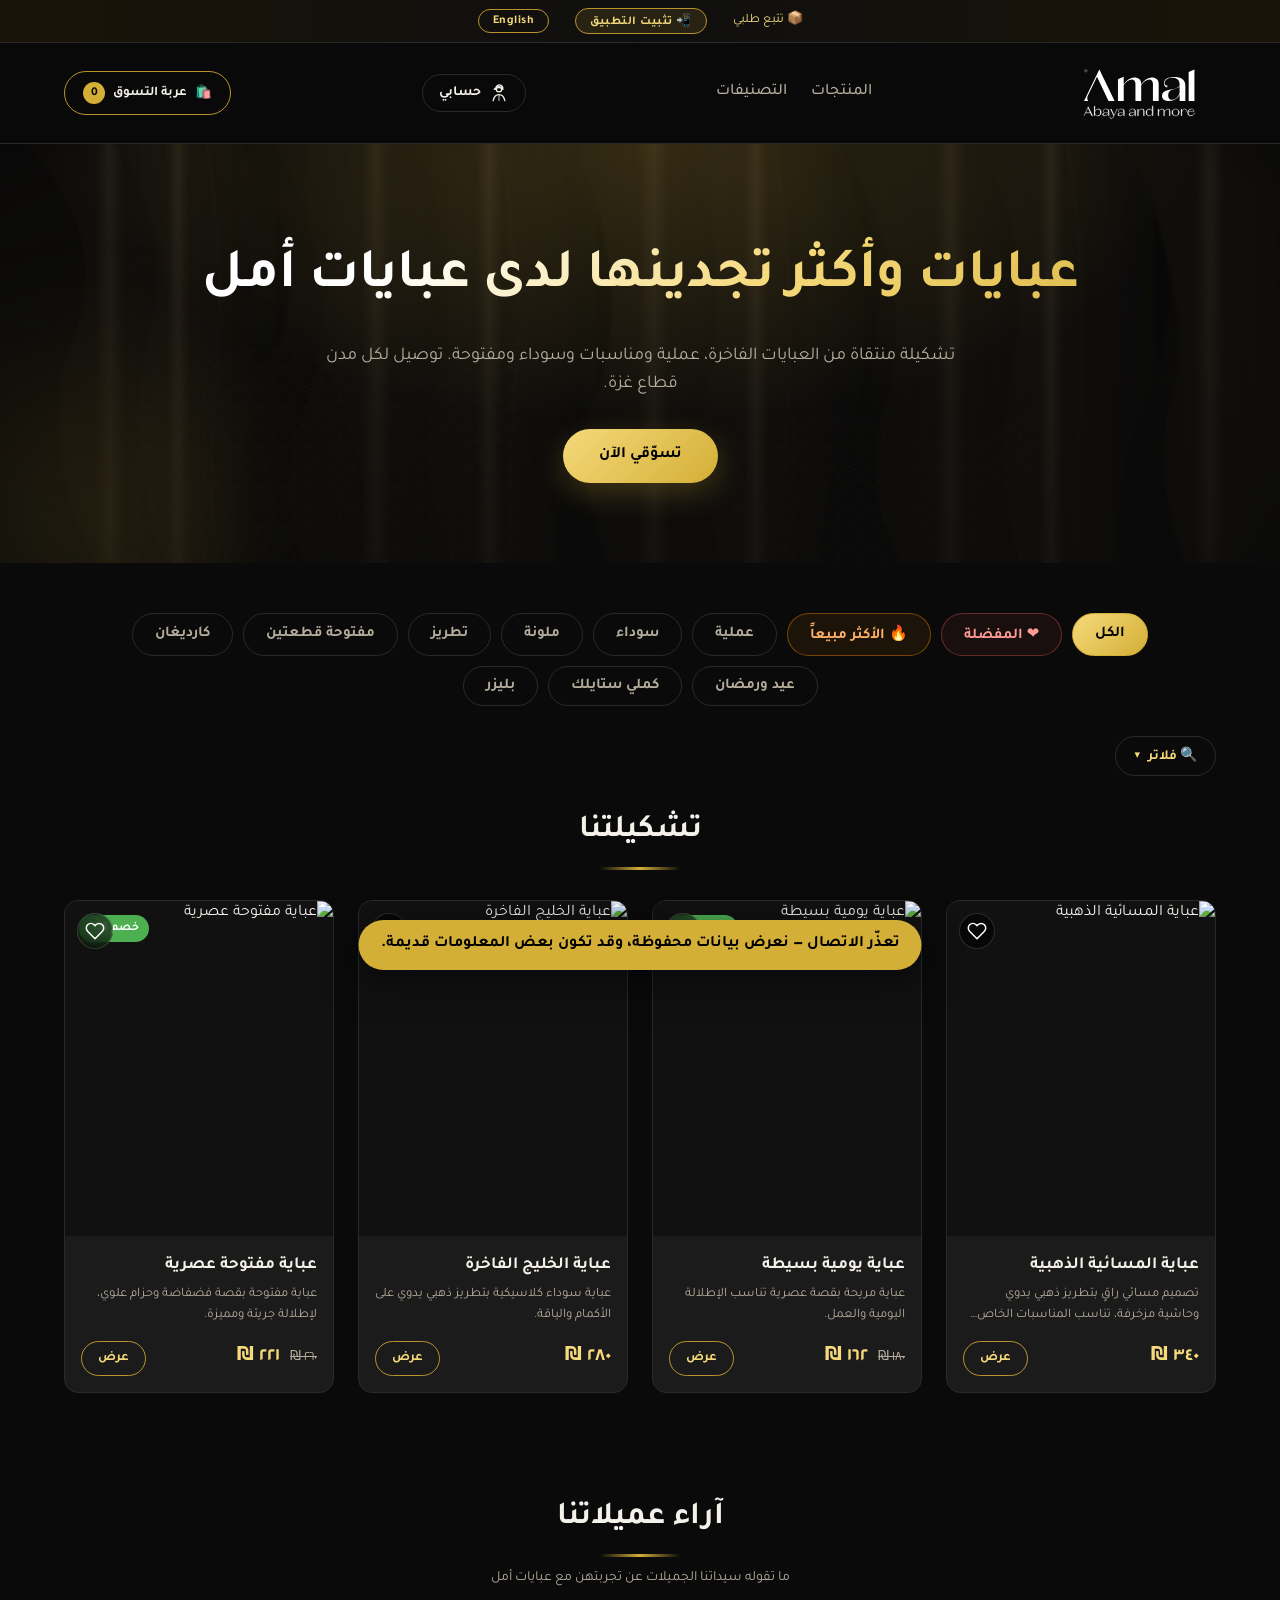
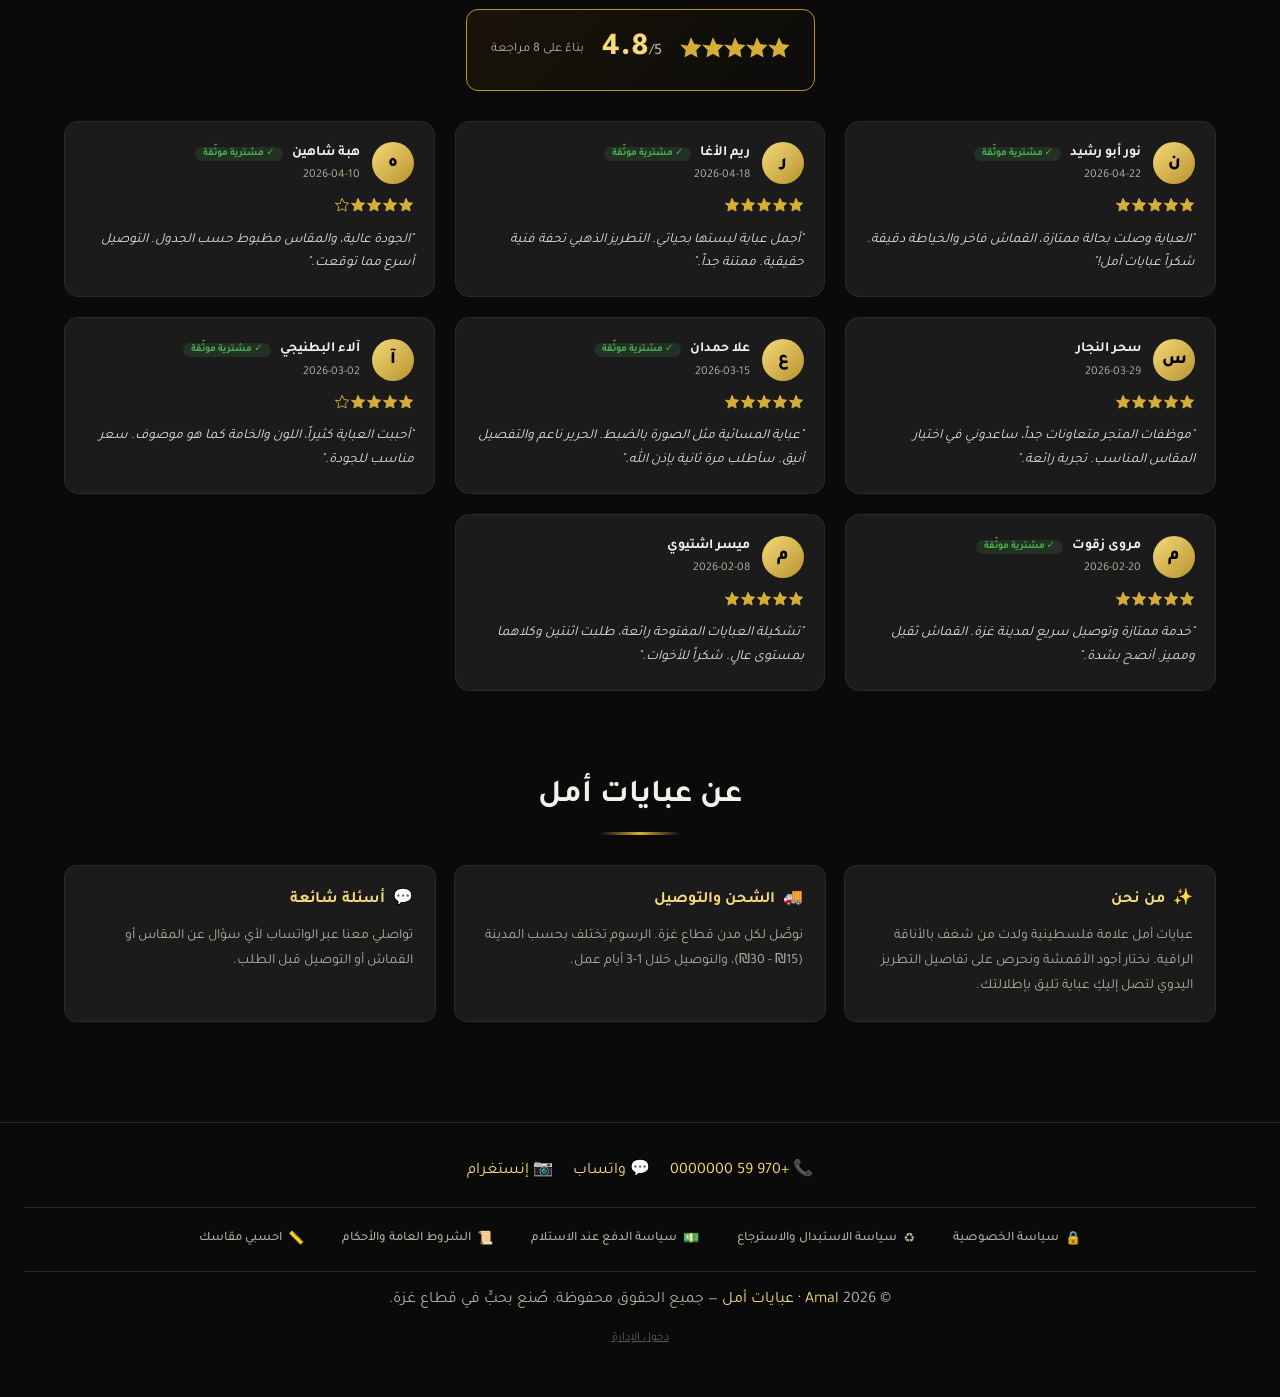
==== commit 1618aef5: "Auto-update: poll for new version every 2min (safe defer if cart/modal/typing); replace unavailable " ====
--- a/index.html
+++ b/index.html
@@ -42,7 +42,7 @@
   <link rel="preconnect" href="https://fonts.gstatic.com" crossorigin>
   <link href="https://fonts.googleapis.com/css2?family=Tajawal:wght@400;500;700;800&family=Cairo:wght@500;700&display=swap" rel="stylesheet">
 
-  <link rel="stylesheet" href="assets/css/customer.css?v=20260525n" />
+  <link rel="stylesheet" href="assets/css/customer.css?v=20260525o" />
 </head>
 <body>
 
@@ -542,9 +542,9 @@
   <!-- ============ تنبيه ============ -->
   <div class="toast" id="toast">تمت الإضافة إلى السلة</div>
 
-  <script src="assets/js/supabase-config.js?v=20260525n"></script>
-  <script src="assets/js/data.js?v=20260525n"></script>
-  <script src="assets/js/data-supabase.js?v=20260525n"></script>
-  <script src="assets/js/customer.js?v=20260525n"></script>
+  <script src="assets/js/supabase-config.js?v=20260525o"></script>
+  <script src="assets/js/data.js?v=20260525o"></script>
+  <script src="assets/js/data-supabase.js?v=20260525o"></script>
+  <script src="assets/js/customer.js?v=20260525o"></script>
 </body>
 </html>
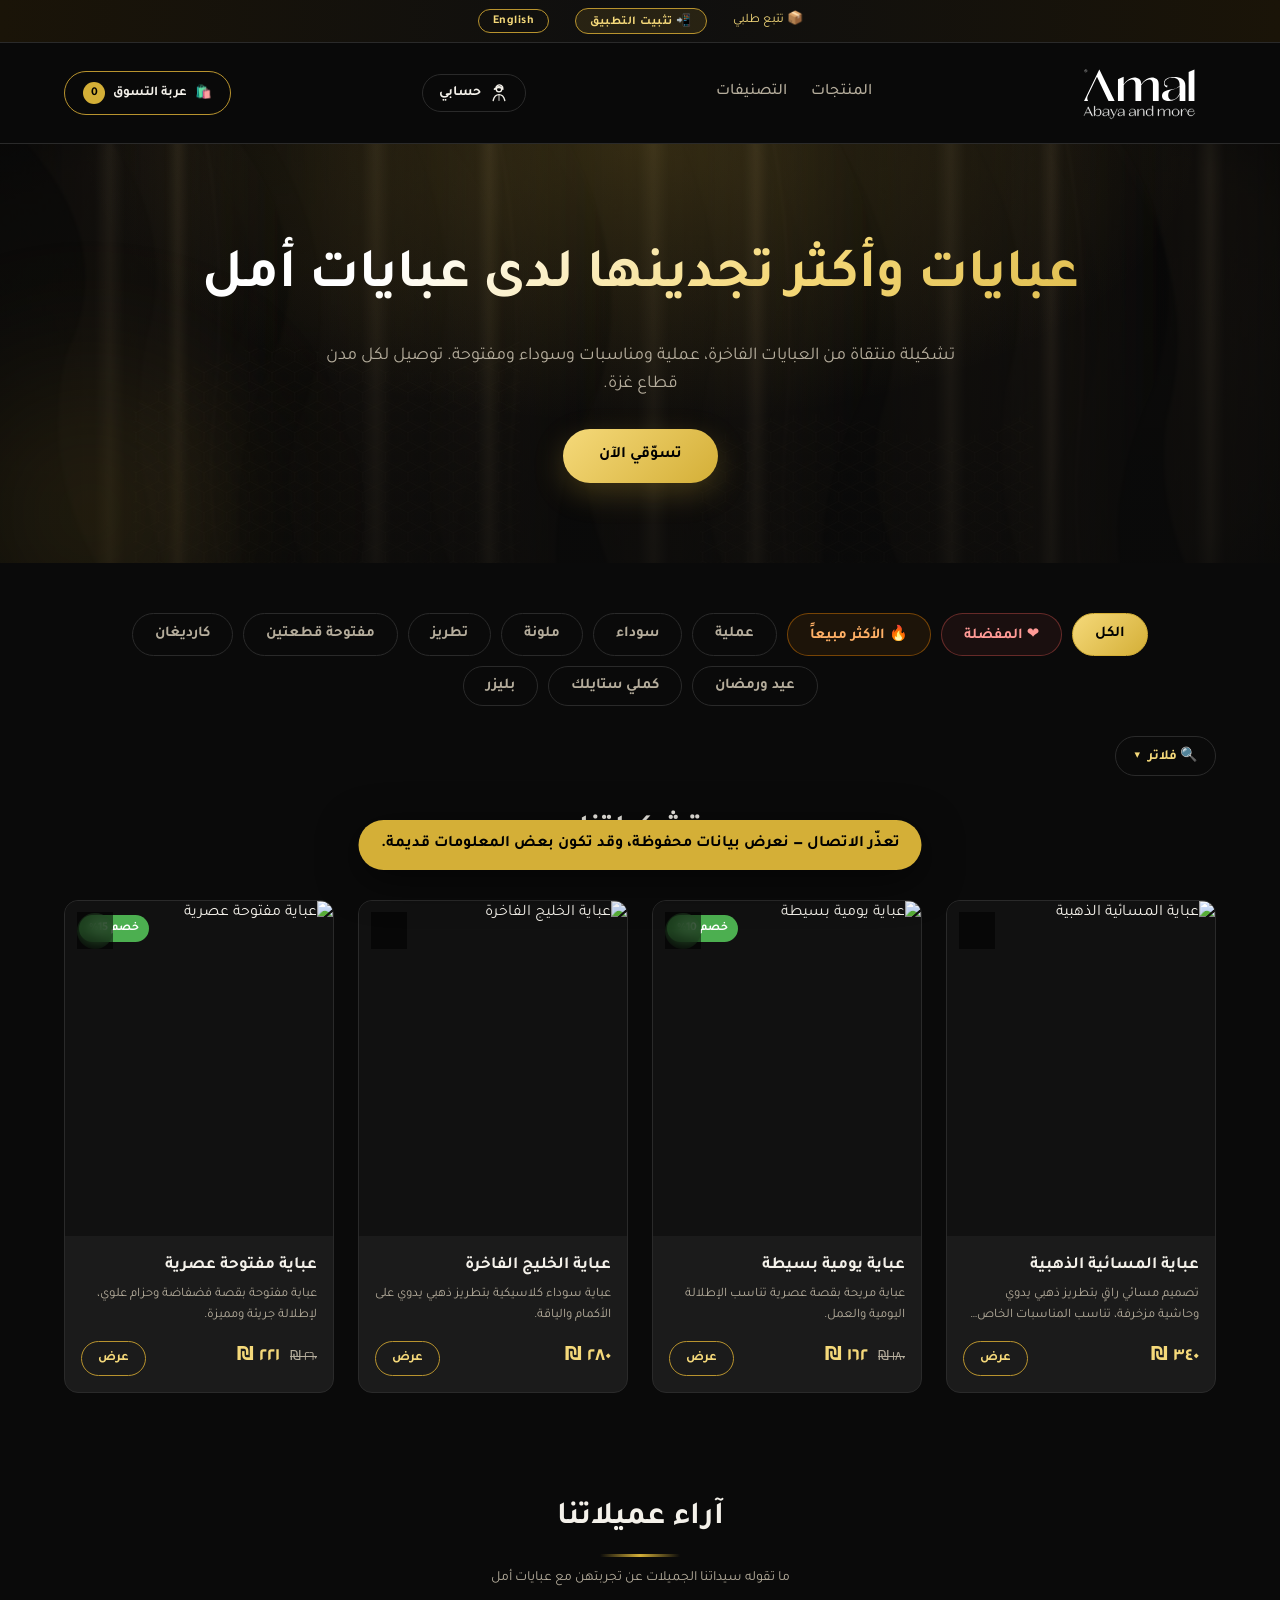
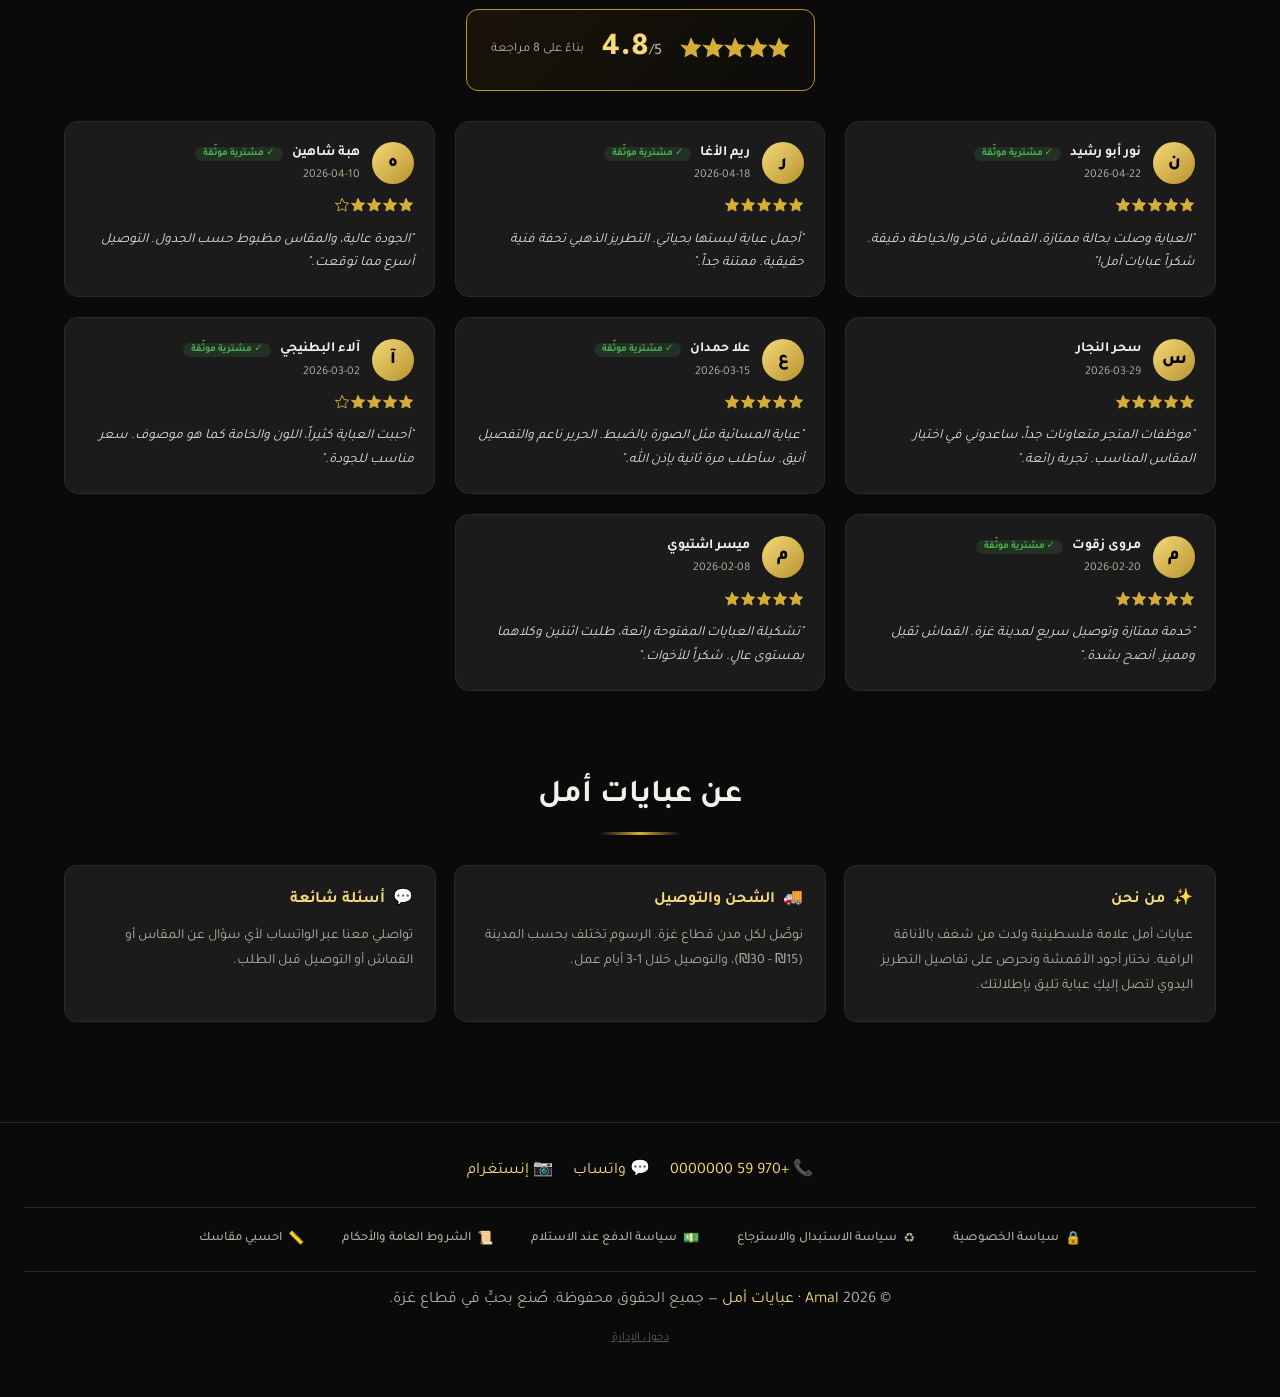
==== commit b5d1b41b: "Unify sold-out wording to short 'sold' across badge/button/size/variant; bump 20260525p" ====
--- a/index.html
+++ b/index.html
@@ -42,7 +42,7 @@
   <link rel="preconnect" href="https://fonts.gstatic.com" crossorigin>
   <link href="https://fonts.googleapis.com/css2?family=Tajawal:wght@400;500;700;800&family=Cairo:wght@500;700&display=swap" rel="stylesheet">
 
-  <link rel="stylesheet" href="assets/css/customer.css?v=20260525o" />
+  <link rel="stylesheet" href="assets/css/customer.css?v=20260525p" />
 </head>
 <body>
 
@@ -542,9 +542,9 @@
   <!-- ============ تنبيه ============ -->
   <div class="toast" id="toast">تمت الإضافة إلى السلة</div>
 
-  <script src="assets/js/supabase-config.js?v=20260525o"></script>
-  <script src="assets/js/data.js?v=20260525o"></script>
-  <script src="assets/js/data-supabase.js?v=20260525o"></script>
-  <script src="assets/js/customer.js?v=20260525o"></script>
+  <script src="assets/js/supabase-config.js?v=20260525p"></script>
+  <script src="assets/js/data.js?v=20260525p"></script>
+  <script src="assets/js/data-supabase.js?v=20260525p"></script>
+  <script src="assets/js/customer.js?v=20260525p"></script>
 </body>
 </html>
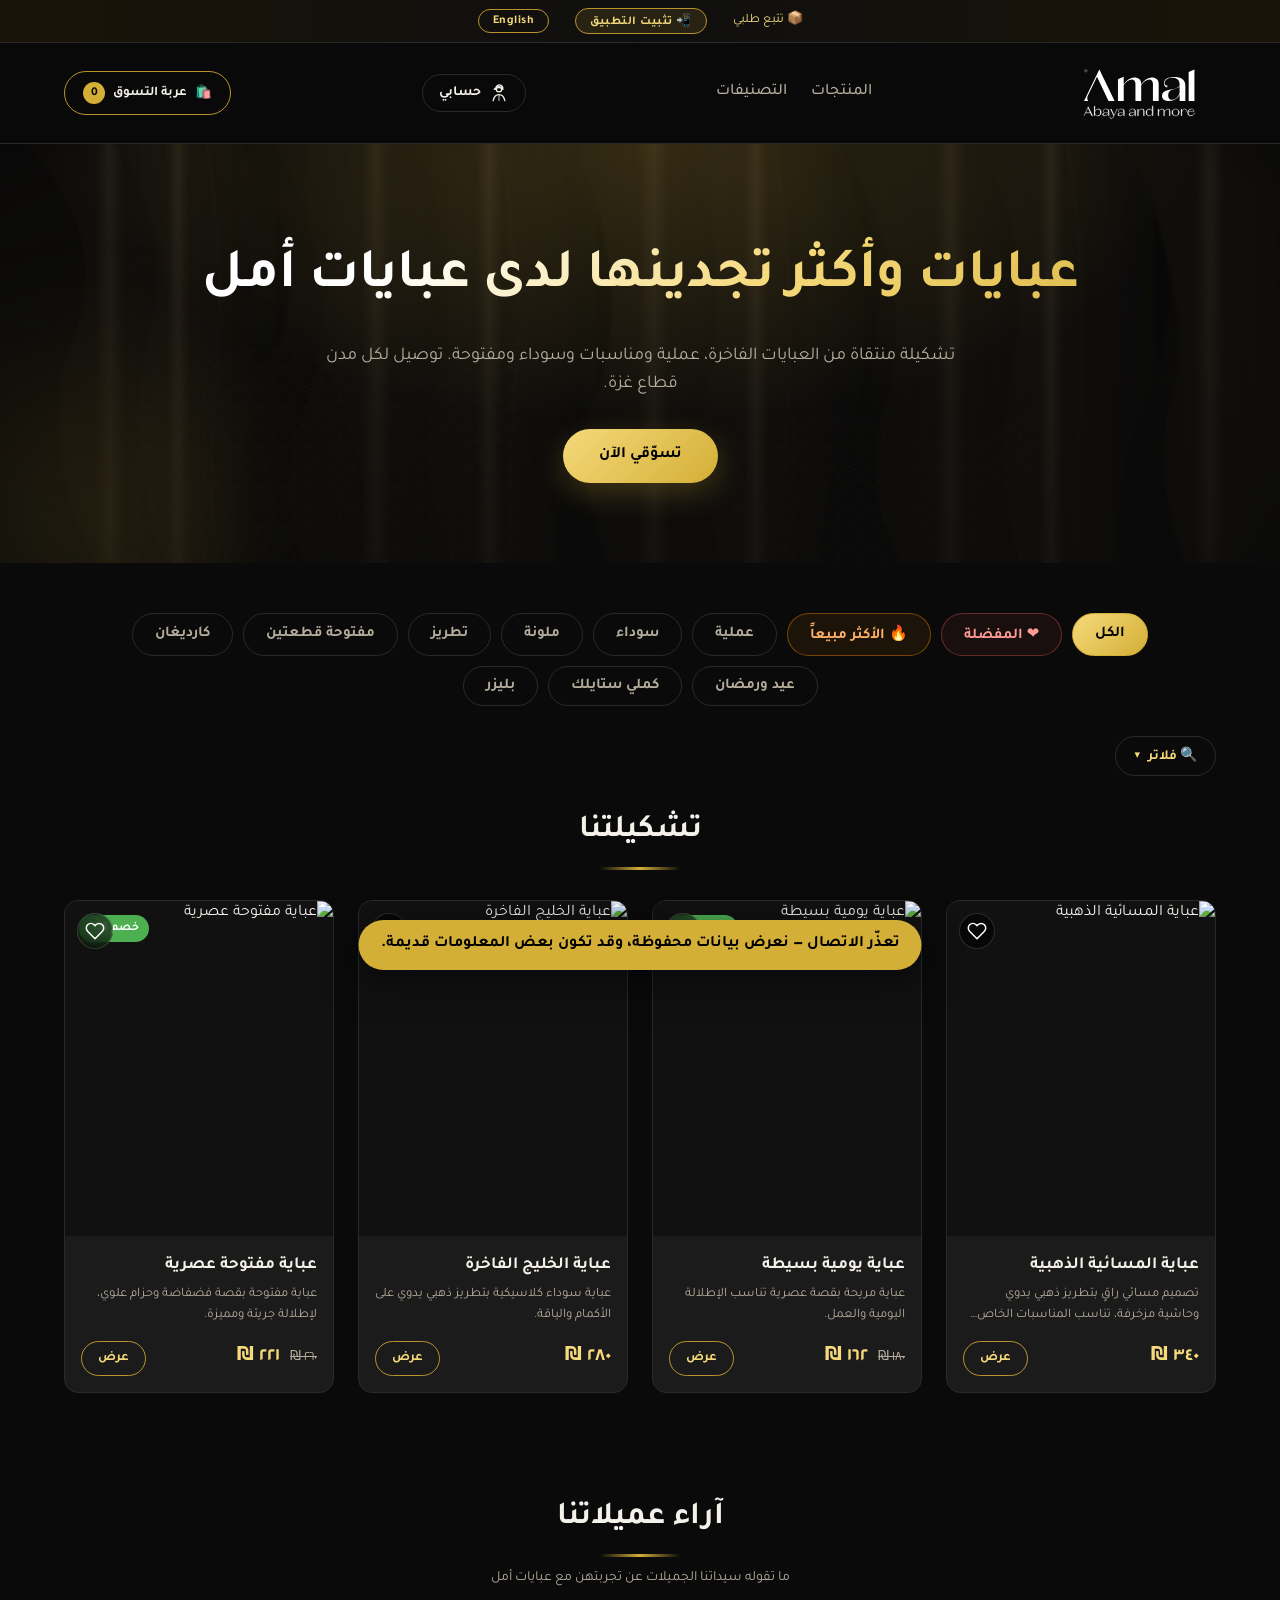
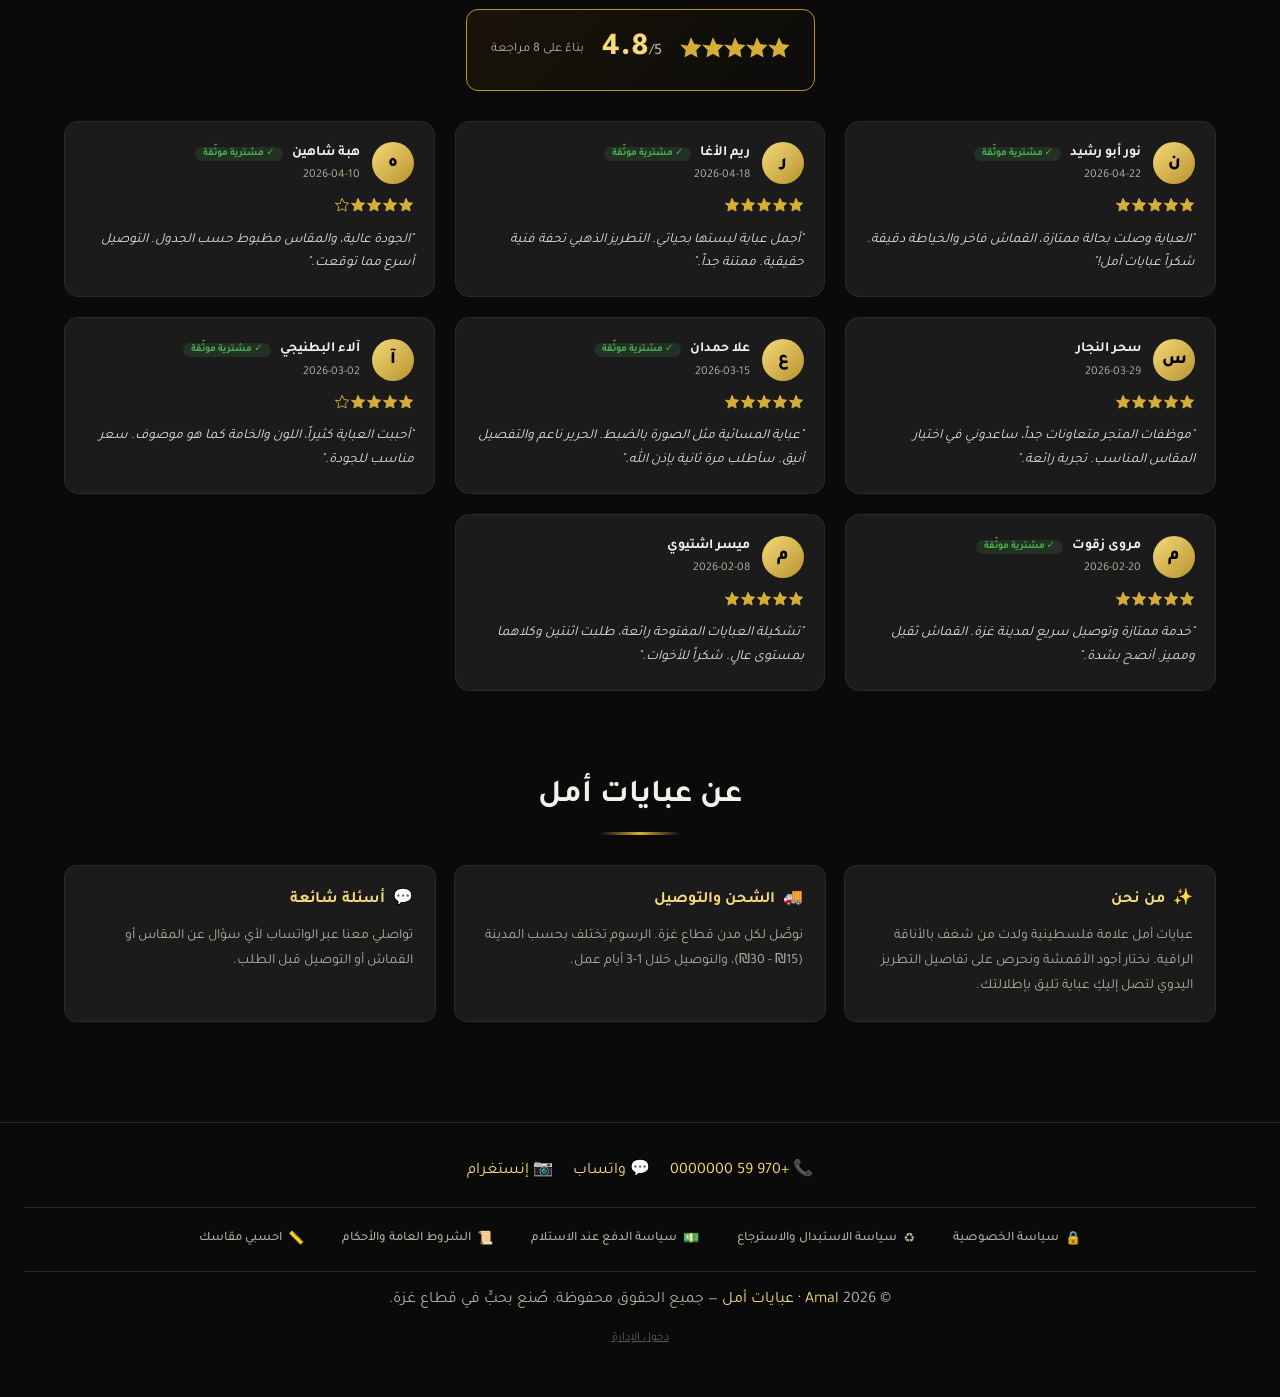
==== commit 1c6a1d14: "Sold-out badge: show prominently in center of image instead of small corner tag; bump 20260525q" ====
--- a/index.html
+++ b/index.html
@@ -42,7 +42,7 @@
   <link rel="preconnect" href="https://fonts.gstatic.com" crossorigin>
   <link href="https://fonts.googleapis.com/css2?family=Tajawal:wght@400;500;700;800&family=Cairo:wght@500;700&display=swap" rel="stylesheet">
 
-  <link rel="stylesheet" href="assets/css/customer.css?v=20260525p" />
+  <link rel="stylesheet" href="assets/css/customer.css?v=20260525q" />
 </head>
 <body>
 
@@ -542,9 +542,9 @@
   <!-- ============ تنبيه ============ -->
   <div class="toast" id="toast">تمت الإضافة إلى السلة</div>
 
-  <script src="assets/js/supabase-config.js?v=20260525p"></script>
-  <script src="assets/js/data.js?v=20260525p"></script>
-  <script src="assets/js/data-supabase.js?v=20260525p"></script>
-  <script src="assets/js/customer.js?v=20260525p"></script>
+  <script src="assets/js/supabase-config.js?v=20260525q"></script>
+  <script src="assets/js/data.js?v=20260525q"></script>
+  <script src="assets/js/data-supabase.js?v=20260525q"></script>
+  <script src="assets/js/customer.js?v=20260525q"></script>
 </body>
 </html>
--- a/assets/css/customer.css
+++ b/assets/css/customer.css
@@ -366,8 +366,19 @@
   padding: 4px 10px; border-radius: 999px; font-size: 12px; font-weight: 700;
 }
 .badge-low      { right: 14px; background: rgba(230,150,30,.97); color: #fff; }
-.badge-out      { right: 14px; background: #c0271e; color: #fff; border: 1px solid #c0271e; }
 .badge-discount { left: 14px; background: var(--success); color: #fff; }
+/* «نفذ» يظهر كشارة بارزة في منتصف الصورة بدل الزاوية */
+.badge-out {
+  top: 50%; left: 50%; right: auto;
+  transform: translate(-50%, -50%);
+  padding: 10px 36px; border-radius: 8px;
+  background: rgba(192,39,30,.95); color: #fff;
+  border: 2px solid #fff;
+  font-size: 22px; font-weight: 800; letter-spacing: 2px;
+  box-shadow: 0 8px 30px rgba(0,0,0,.5), 0 0 0 2px rgba(192,39,30,.45);
+  text-shadow: 0 1px 2px rgba(0,0,0,.4);
+  z-index: 2;
+}
 
 /* تمييز المنتج الذي نفد مخزونه عن باقي المنتجات */
 .card.out-of-stock { opacity: .82; border-color: rgba(192,39,30,.55); box-shadow: 0 0 0 1px rgba(192,39,30,.28) inset; }
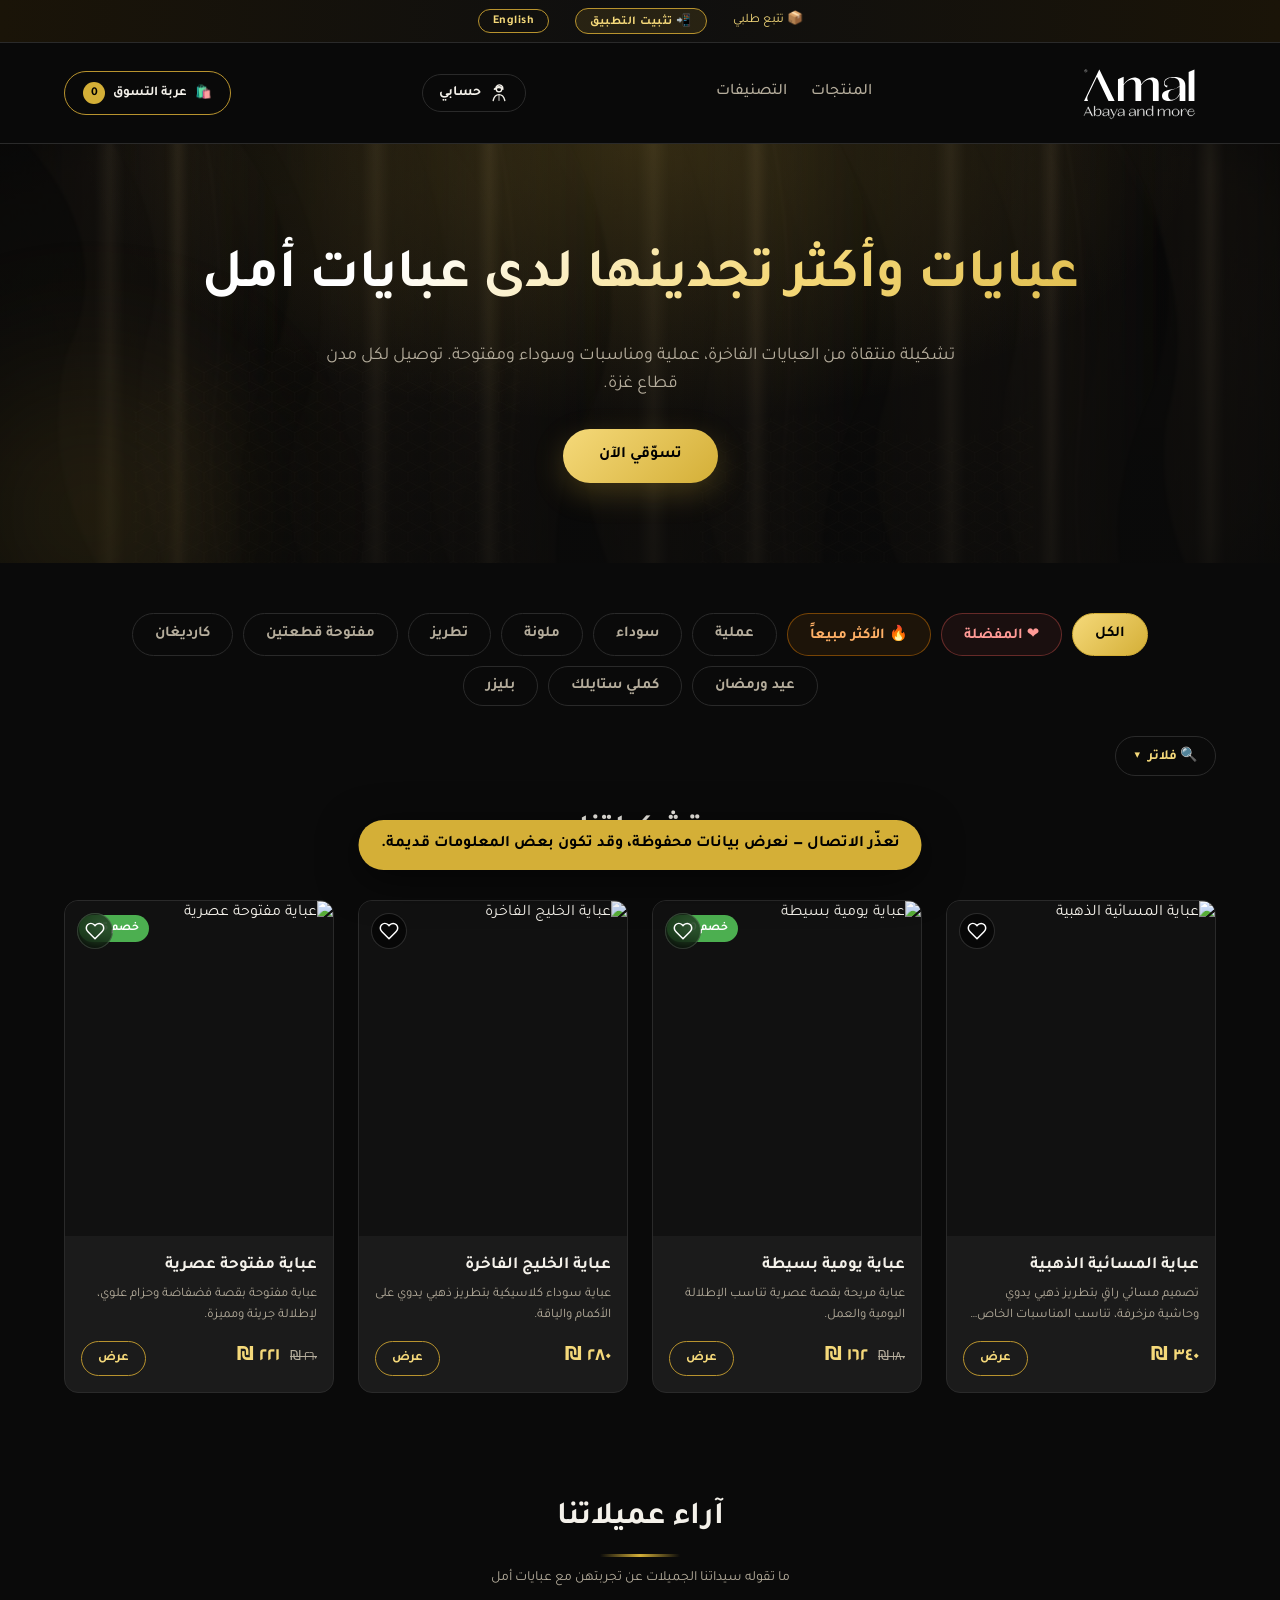
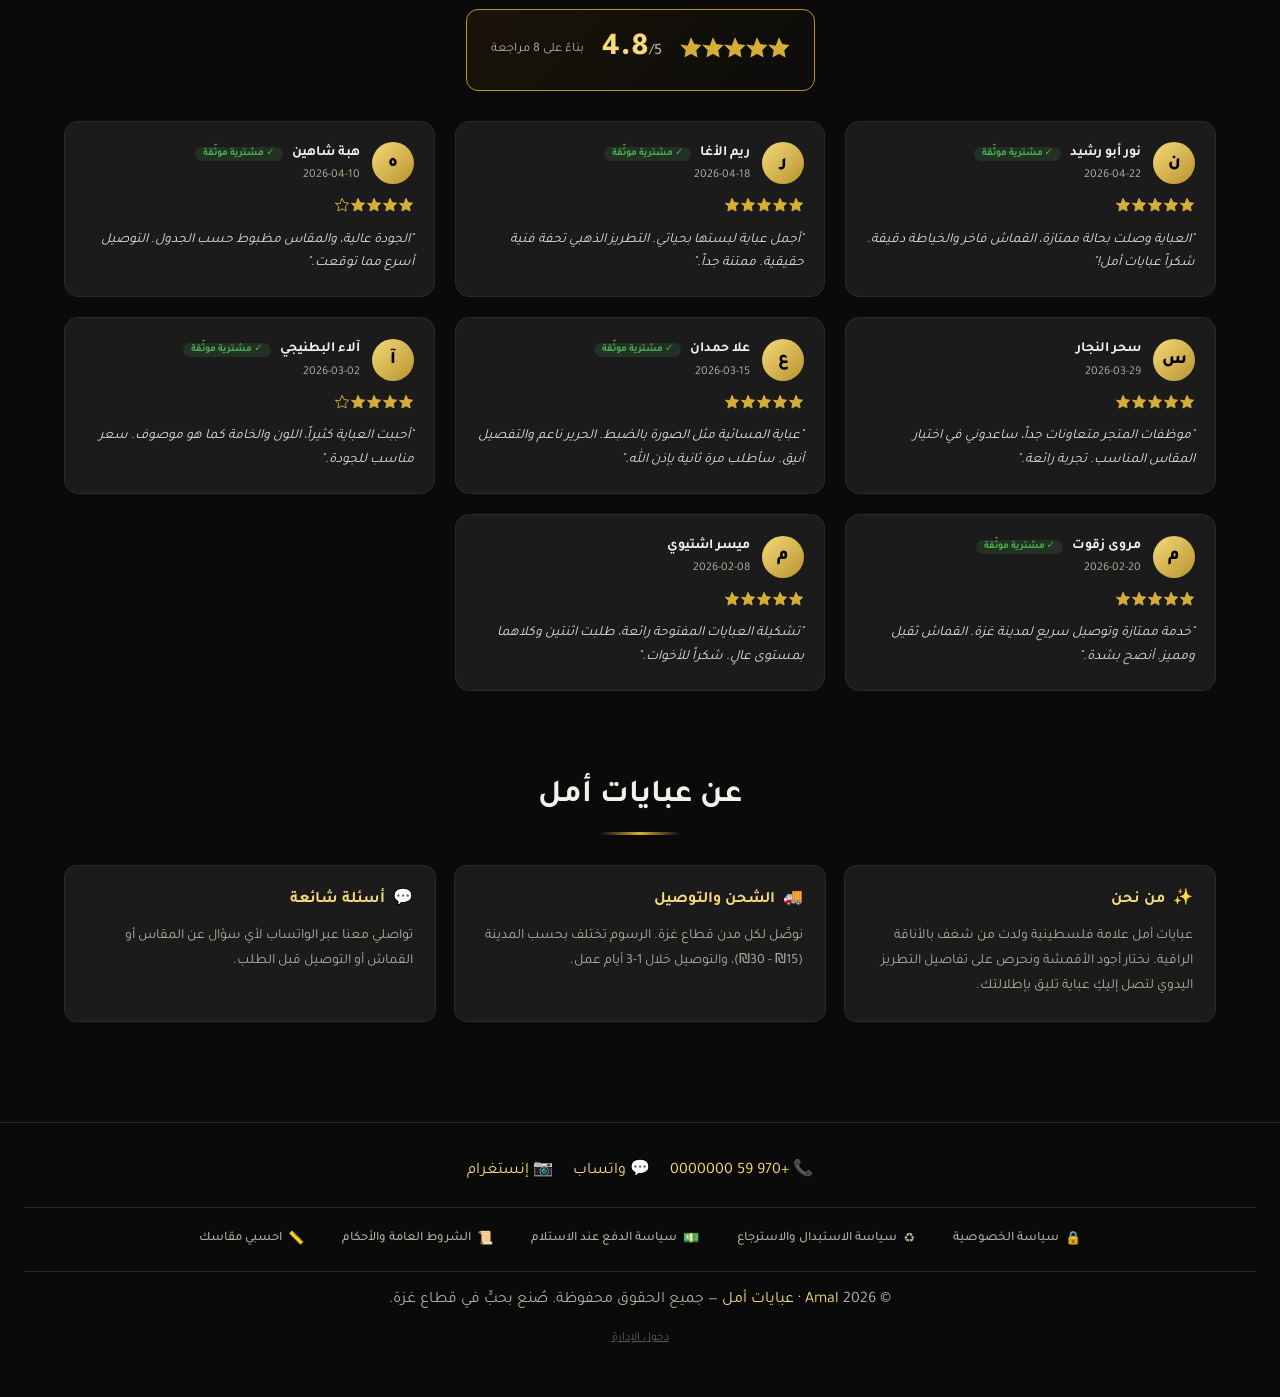
==== commit 41d3e4af: "Sold-out badge: match limited-qty badge style (corner pill) but red; bump 20260525r" ====
--- a/index.html
+++ b/index.html
@@ -42,7 +42,7 @@
   <link rel="preconnect" href="https://fonts.gstatic.com" crossorigin>
   <link href="https://fonts.googleapis.com/css2?family=Tajawal:wght@400;500;700;800&family=Cairo:wght@500;700&display=swap" rel="stylesheet">
 
-  <link rel="stylesheet" href="assets/css/customer.css?v=20260525q" />
+  <link rel="stylesheet" href="assets/css/customer.css?v=20260525r" />
 </head>
 <body>
 
@@ -542,9 +542,9 @@
   <!-- ============ تنبيه ============ -->
   <div class="toast" id="toast">تمت الإضافة إلى السلة</div>
 
-  <script src="assets/js/supabase-config.js?v=20260525q"></script>
-  <script src="assets/js/data.js?v=20260525q"></script>
-  <script src="assets/js/data-supabase.js?v=20260525q"></script>
-  <script src="assets/js/customer.js?v=20260525q"></script>
+  <script src="assets/js/supabase-config.js?v=20260525r"></script>
+  <script src="assets/js/data.js?v=20260525r"></script>
+  <script src="assets/js/data-supabase.js?v=20260525r"></script>
+  <script src="assets/js/customer.js?v=20260525r"></script>
 </body>
 </html>
--- a/assets/css/customer.css
+++ b/assets/css/customer.css
@@ -366,19 +366,8 @@
   padding: 4px 10px; border-radius: 999px; font-size: 12px; font-weight: 700;
 }
 .badge-low      { right: 14px; background: rgba(230,150,30,.97); color: #fff; }
+.badge-out      { right: 14px; background: rgba(192,39,30,.97); color: #fff; }
 .badge-discount { left: 14px; background: var(--success); color: #fff; }
-/* «نفذ» يظهر كشارة بارزة في منتصف الصورة بدل الزاوية */
-.badge-out {
-  top: 50%; left: 50%; right: auto;
-  transform: translate(-50%, -50%);
-  padding: 10px 36px; border-radius: 8px;
-  background: rgba(192,39,30,.95); color: #fff;
-  border: 2px solid #fff;
-  font-size: 22px; font-weight: 800; letter-spacing: 2px;
-  box-shadow: 0 8px 30px rgba(0,0,0,.5), 0 0 0 2px rgba(192,39,30,.45);
-  text-shadow: 0 1px 2px rgba(0,0,0,.4);
-  z-index: 2;
-}
 
 /* تمييز المنتج الذي نفد مخزونه عن باقي المنتجات */
 .card.out-of-stock { opacity: .82; border-color: rgba(192,39,30,.55); box-shadow: 0 0 0 1px rgba(192,39,30,.28) inset; }
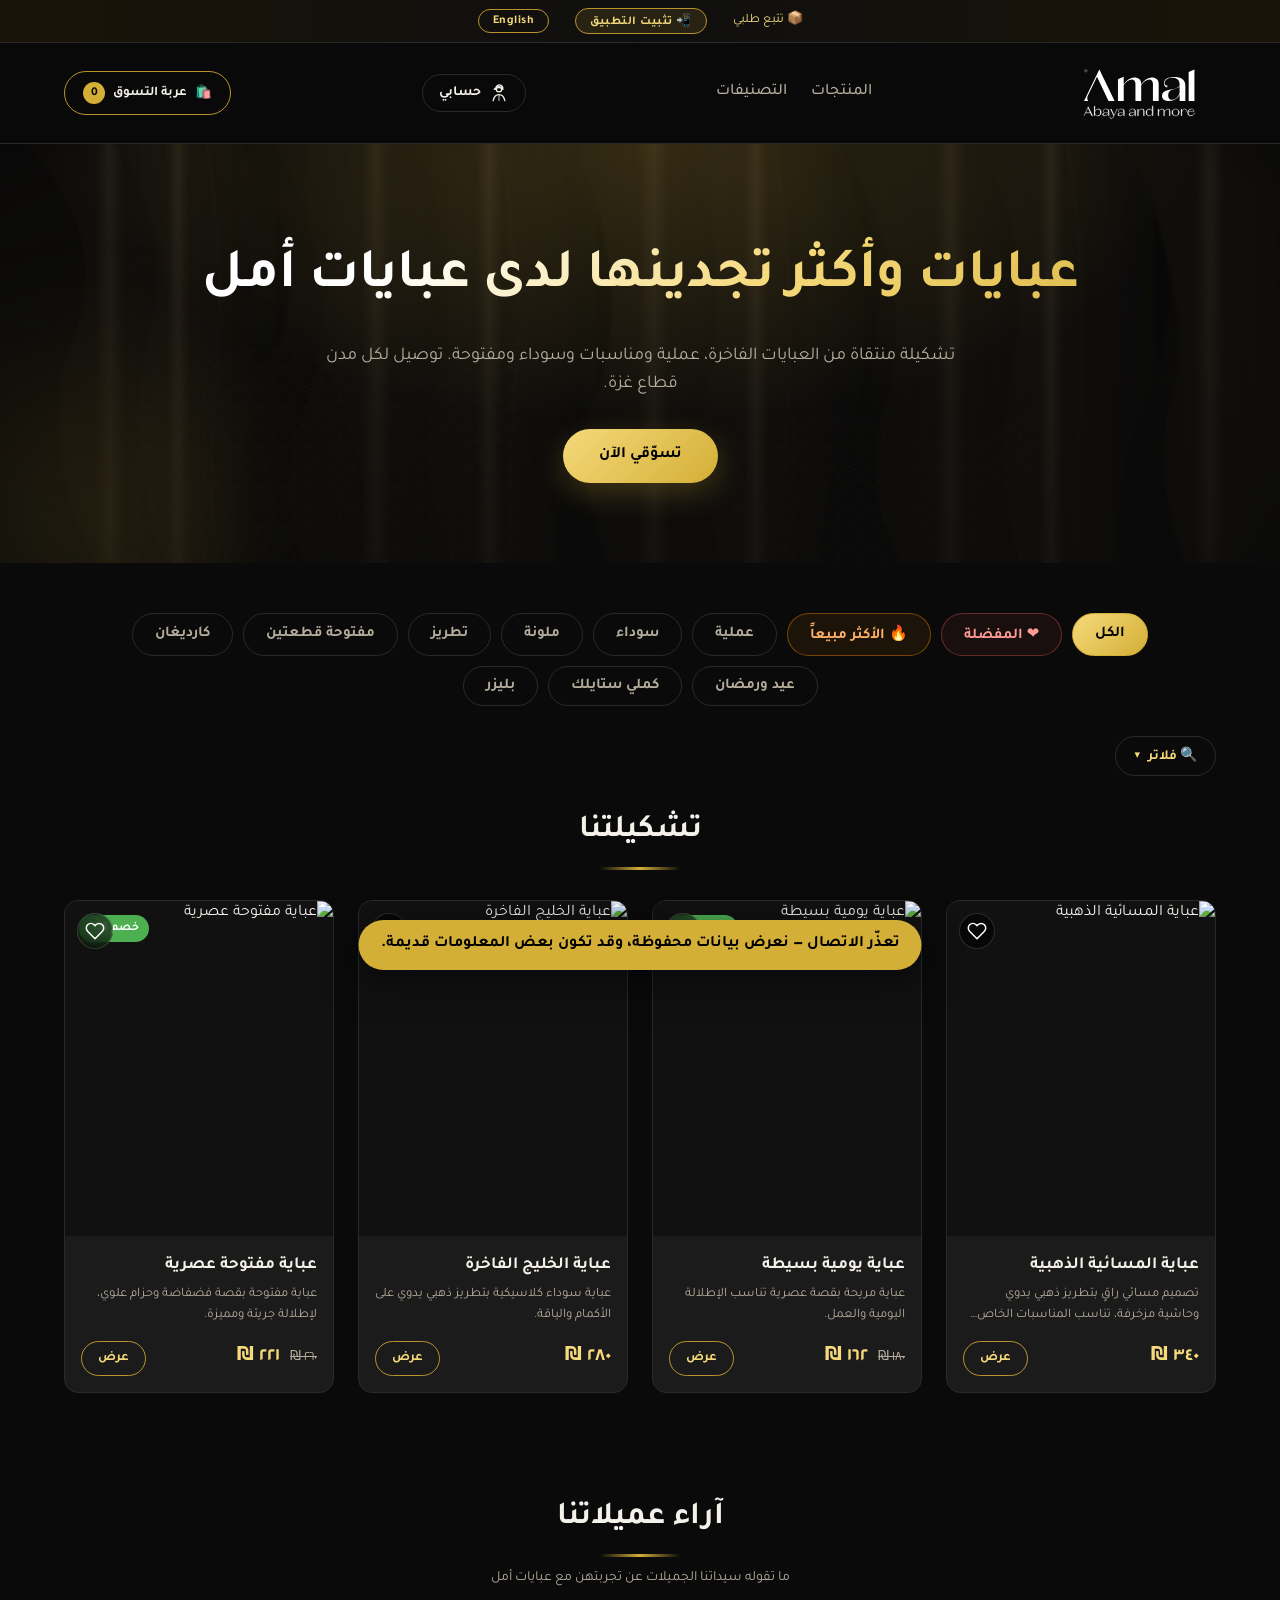
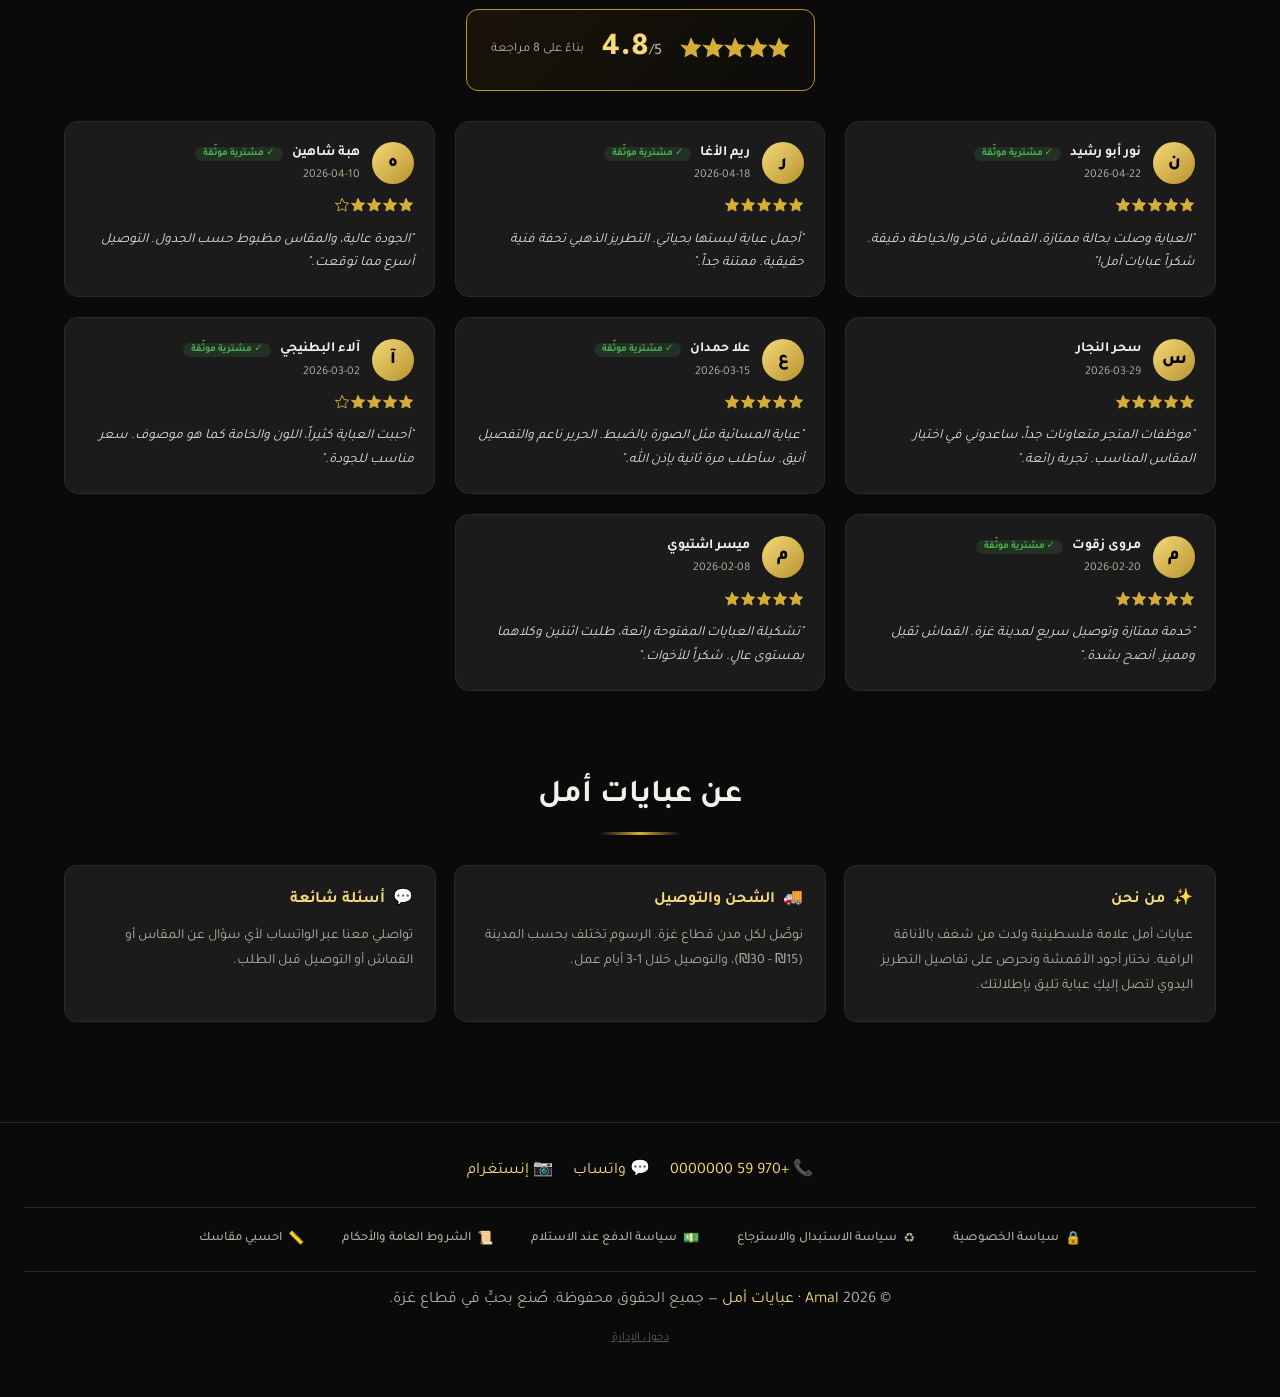
==== commit 9ec86b3f: "Sold-out badge: add z-index so it sits above filtered (grayscale) image; bump 20260525s" ====
--- a/index.html
+++ b/index.html
@@ -42,7 +42,7 @@
   <link rel="preconnect" href="https://fonts.gstatic.com" crossorigin>
   <link href="https://fonts.googleapis.com/css2?family=Tajawal:wght@400;500;700;800&family=Cairo:wght@500;700&display=swap" rel="stylesheet">
 
-  <link rel="stylesheet" href="assets/css/customer.css?v=20260525r" />
+  <link rel="stylesheet" href="assets/css/customer.css?v=20260525s" />
 </head>
 <body>
 
@@ -542,9 +542,9 @@
   <!-- ============ تنبيه ============ -->
   <div class="toast" id="toast">تمت الإضافة إلى السلة</div>
 
-  <script src="assets/js/supabase-config.js?v=20260525r"></script>
-  <script src="assets/js/data.js?v=20260525r"></script>
-  <script src="assets/js/data-supabase.js?v=20260525r"></script>
-  <script src="assets/js/customer.js?v=20260525r"></script>
+  <script src="assets/js/supabase-config.js?v=20260525s"></script>
+  <script src="assets/js/data.js?v=20260525s"></script>
+  <script src="assets/js/data-supabase.js?v=20260525s"></script>
+  <script src="assets/js/customer.js?v=20260525s"></script>
 </body>
 </html>
--- a/assets/css/customer.css
+++ b/assets/css/customer.css
@@ -362,7 +362,7 @@
 .card:hover .img-wrap img { transform: scale(1.08); }
 
 .badge {
-  position: absolute; top: 14px;
+  position: absolute; top: 14px; z-index: 2;
   padding: 4px 10px; border-radius: 999px; font-size: 12px; font-weight: 700;
 }
 .badge-low      { right: 14px; background: rgba(230,150,30,.97); color: #fff; }
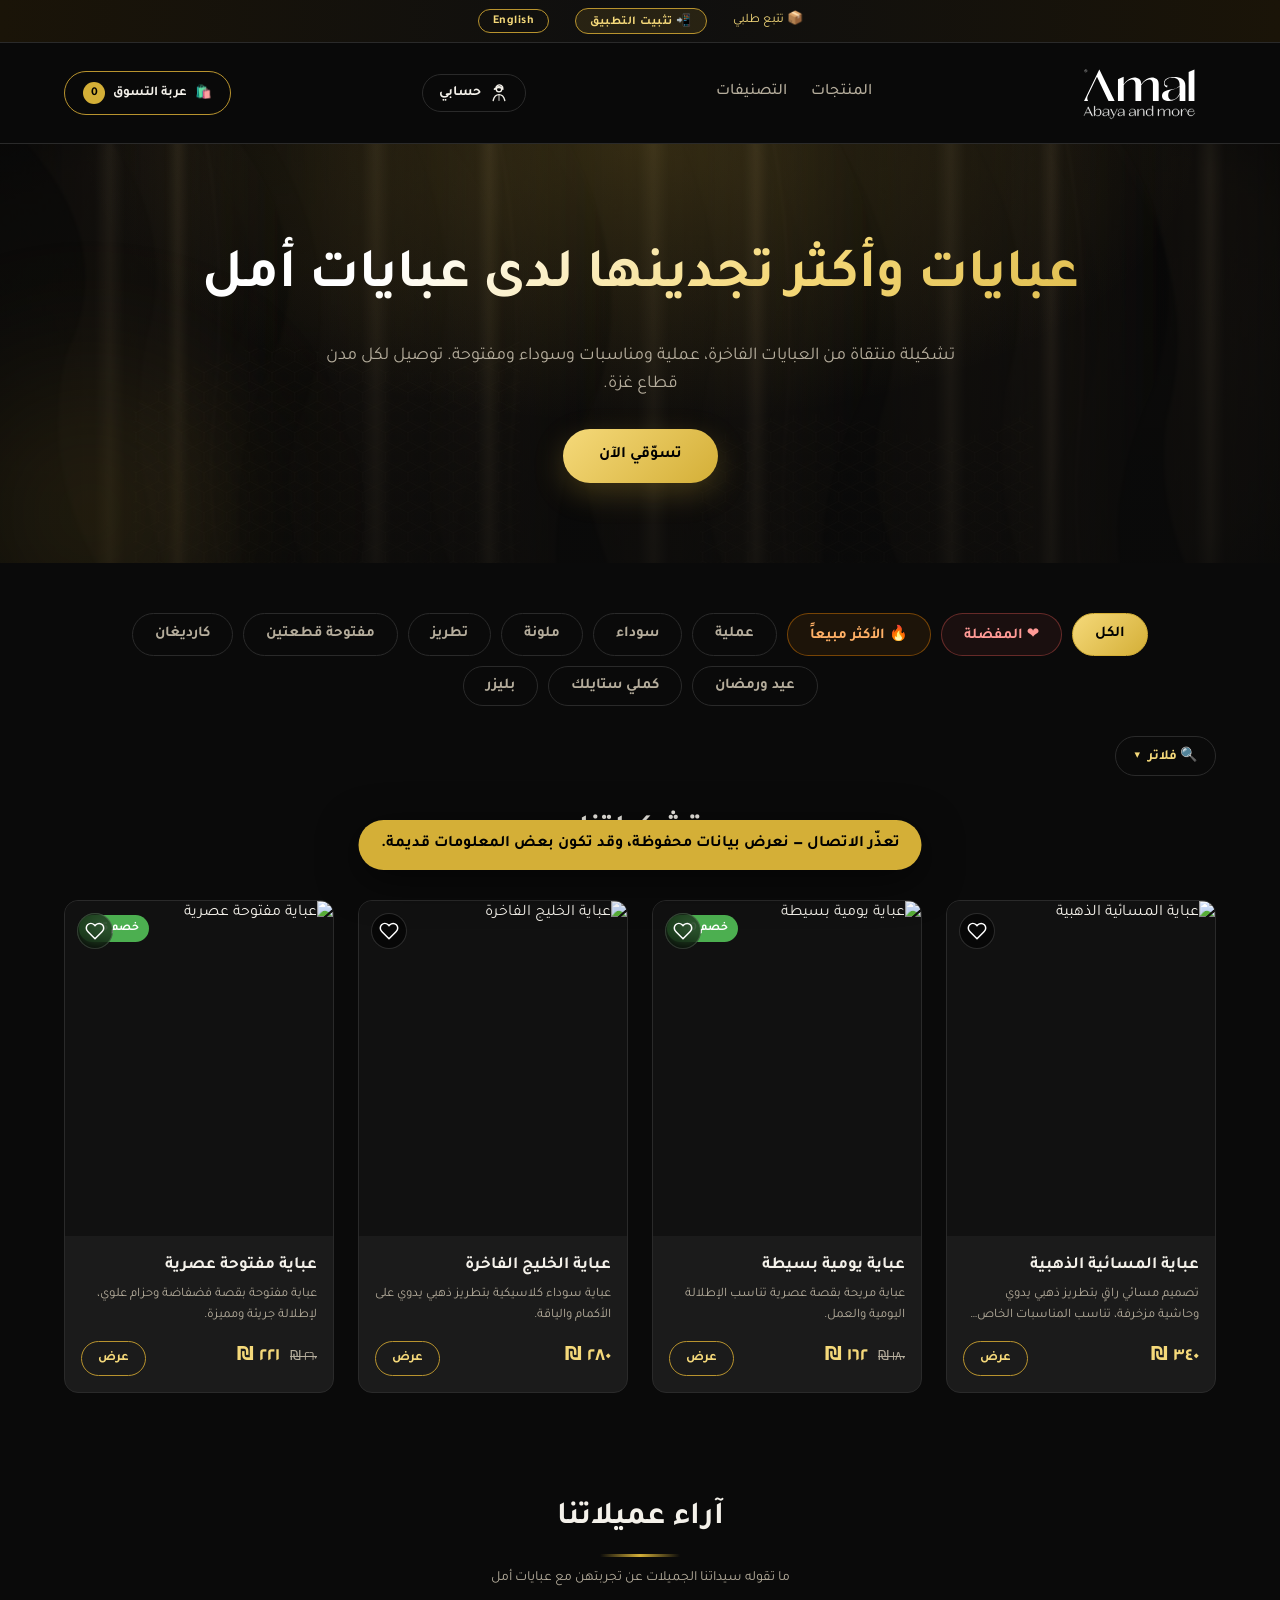
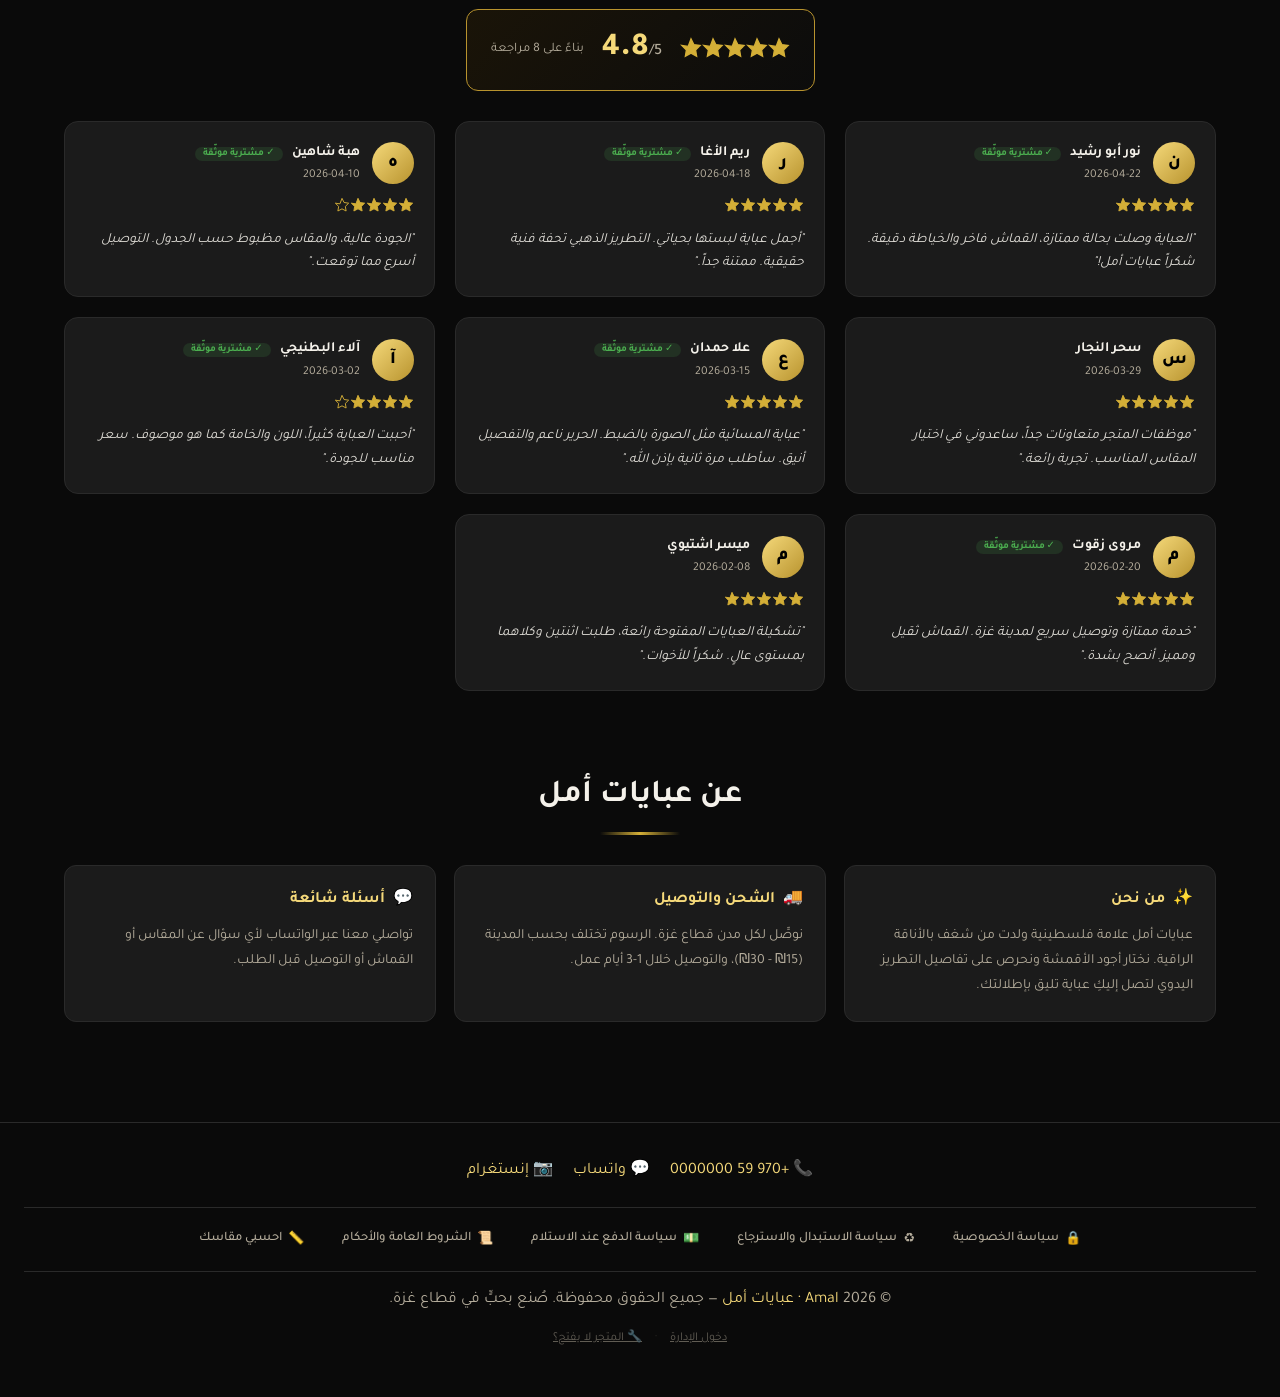
==== commit 2c3777c6: "Add /reset.html page + footer link for customers who can't open the store (clears SW, caches, localS" ====
--- a/index.html
+++ b/index.html
@@ -42,7 +42,7 @@
   <link rel="preconnect" href="https://fonts.gstatic.com" crossorigin>
   <link href="https://fonts.googleapis.com/css2?family=Tajawal:wght@400;500;700;800&family=Cairo:wght@500;700&display=swap" rel="stylesheet">
 
-  <link rel="stylesheet" href="assets/css/customer.css?v=20260525s" />
+  <link rel="stylesheet" href="assets/css/customer.css?v=20260525t" />
 </head>
 <body>
 
@@ -205,6 +205,8 @@
     <p>© <span id="year"></span> <span class="gold">Amal · عبايات أمل</span>  —  <span data-i18n="footer.copyright">جميع الحقوق محفوظة. صُنع بحبٍّ في قطاع غزة.</span></p>
     <p style="margin-top:14px; font-size:12px; opacity:.5;">
       <a href="admin.html" id="adminLink" style="color:inherit; text-decoration:underline;" data-i18n="footer.admin_link">دخول الإدارة</a>
+      <span style="margin: 0 10px; opacity:.4;">·</span>
+      <a href="reset.html" style="color:inherit; text-decoration:underline;" title="إذا كان المتجر لا يفتح معكِ">🔧 المتجر لا يفتح؟</a>
     </p>
   </footer>
 
@@ -542,9 +544,9 @@
   <!-- ============ تنبيه ============ -->
   <div class="toast" id="toast">تمت الإضافة إلى السلة</div>
 
-  <script src="assets/js/supabase-config.js?v=20260525s"></script>
-  <script src="assets/js/data.js?v=20260525s"></script>
-  <script src="assets/js/data-supabase.js?v=20260525s"></script>
-  <script src="assets/js/customer.js?v=20260525s"></script>
+  <script src="assets/js/supabase-config.js?v=20260525t"></script>
+  <script src="assets/js/data.js?v=20260525t"></script>
+  <script src="assets/js/data-supabase.js?v=20260525t"></script>
+  <script src="assets/js/customer.js?v=20260525t"></script>
 </body>
 </html>
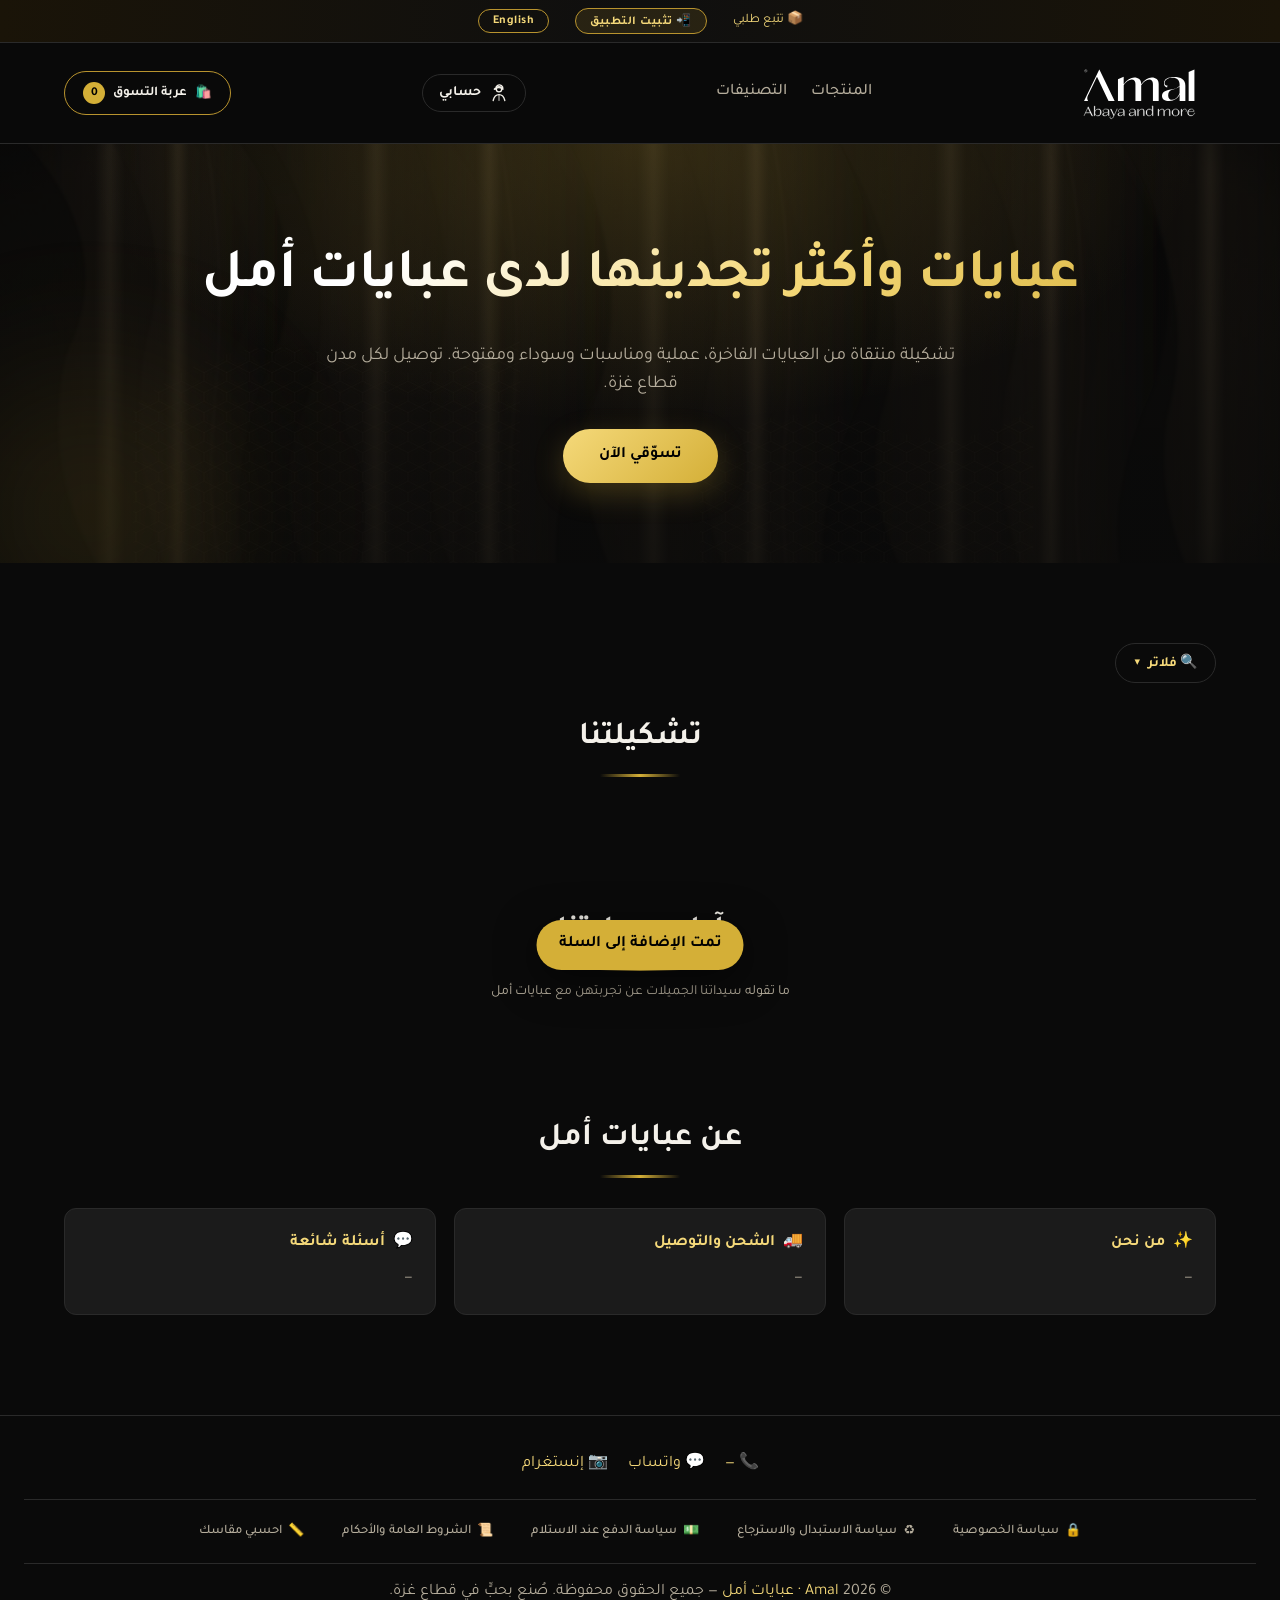
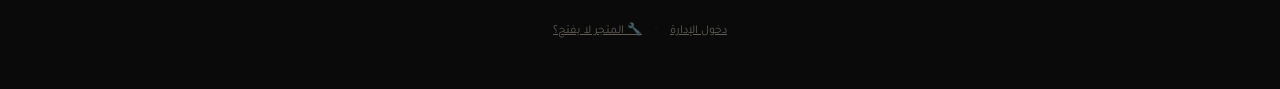
==== commit 3a5b130c: "PERMANENT FIX: bundle supabase-js locally (no CDN dependency), remove all fake seed products, purge " ====
--- a/index.html
+++ b/index.html
@@ -42,7 +42,7 @@
   <link rel="preconnect" href="https://fonts.gstatic.com" crossorigin>
   <link href="https://fonts.googleapis.com/css2?family=Tajawal:wght@400;500;700;800&family=Cairo:wght@500;700&display=swap" rel="stylesheet">
 
-  <link rel="stylesheet" href="assets/css/customer.css?v=20260525t" />
+  <link rel="stylesheet" href="assets/css/customer.css?v=20260525v" />
 </head>
 <body>
 
@@ -544,9 +544,9 @@
   <!-- ============ تنبيه ============ -->
   <div class="toast" id="toast">تمت الإضافة إلى السلة</div>
 
-  <script src="assets/js/supabase-config.js?v=20260525t"></script>
-  <script src="assets/js/data.js?v=20260525t"></script>
-  <script src="assets/js/data-supabase.js?v=20260525t"></script>
-  <script src="assets/js/customer.js?v=20260525t"></script>
+  <script src="assets/js/supabase-config.js?v=20260525v"></script>
+  <script src="assets/js/data.js?v=20260525v"></script>
+  <script src="assets/js/data-supabase.js?v=20260525v"></script>
+  <script src="assets/js/customer.js?v=20260525v"></script>
 </body>
 </html>
